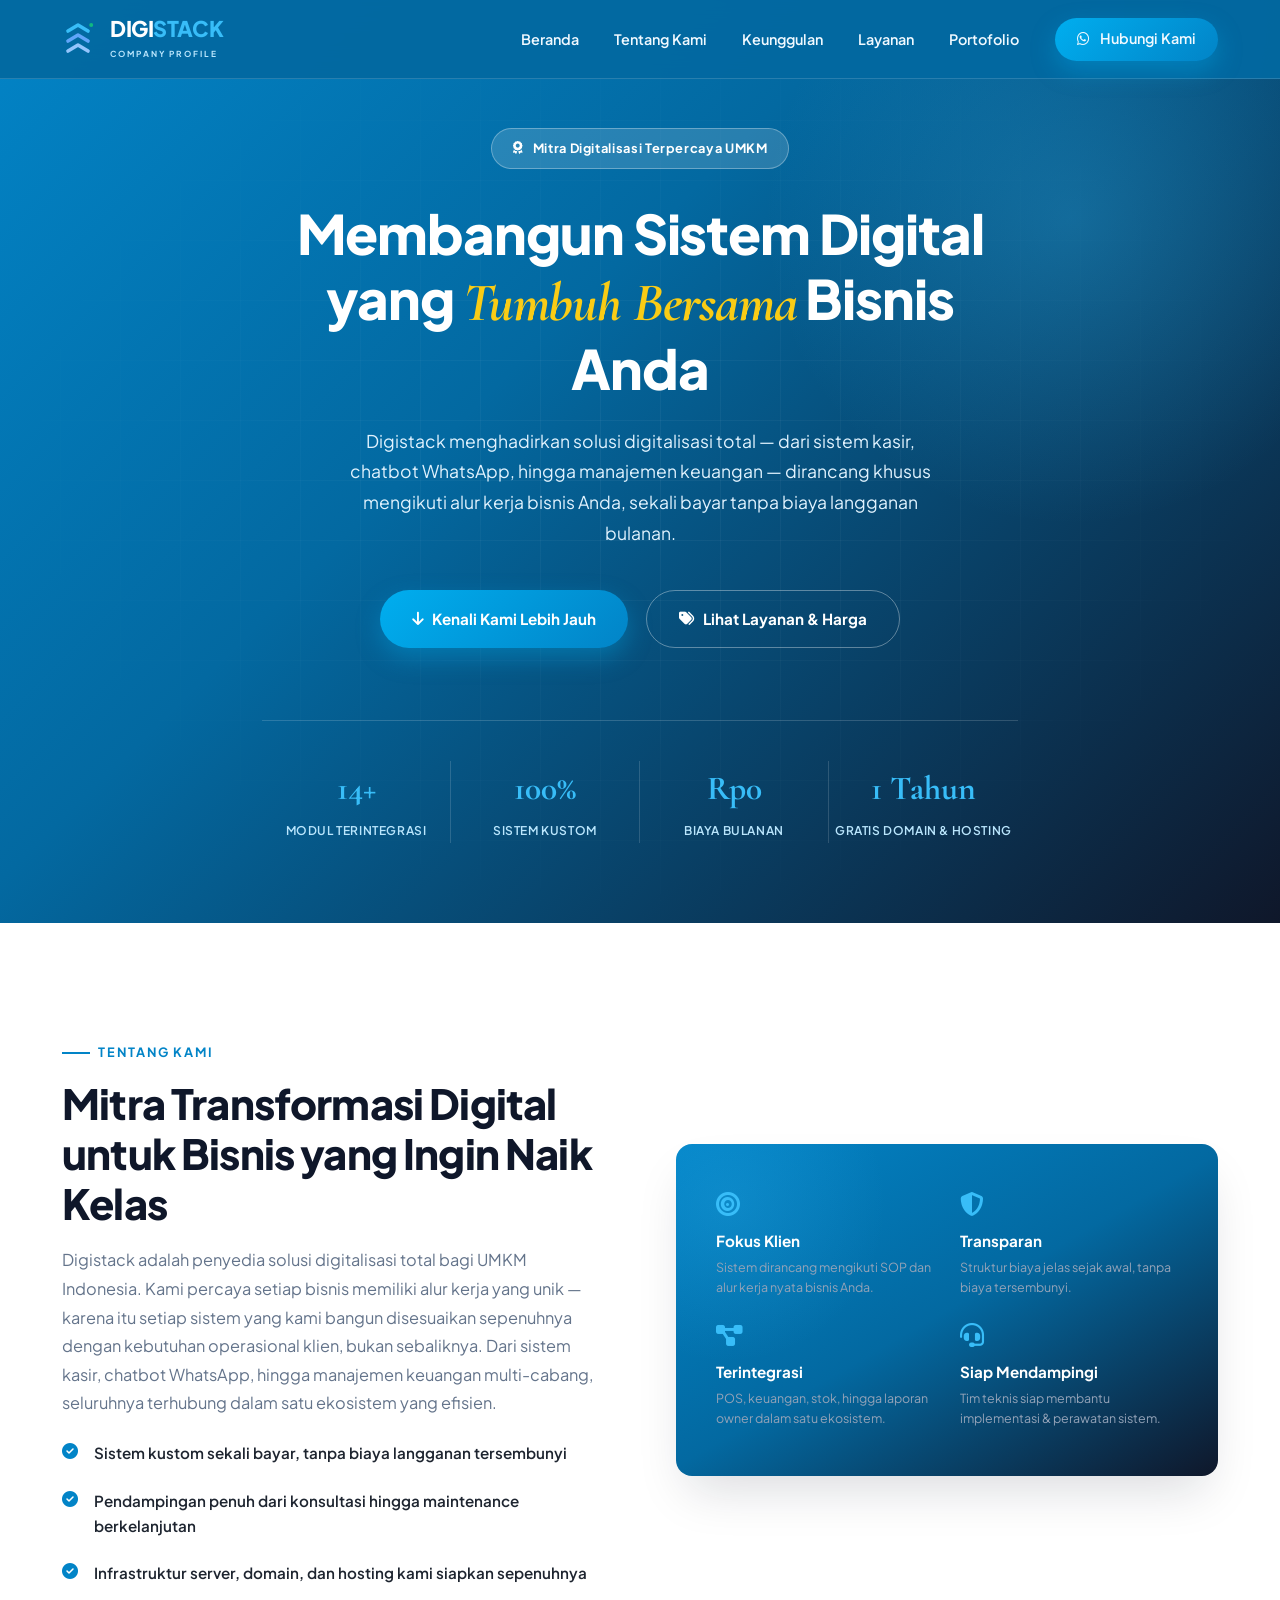
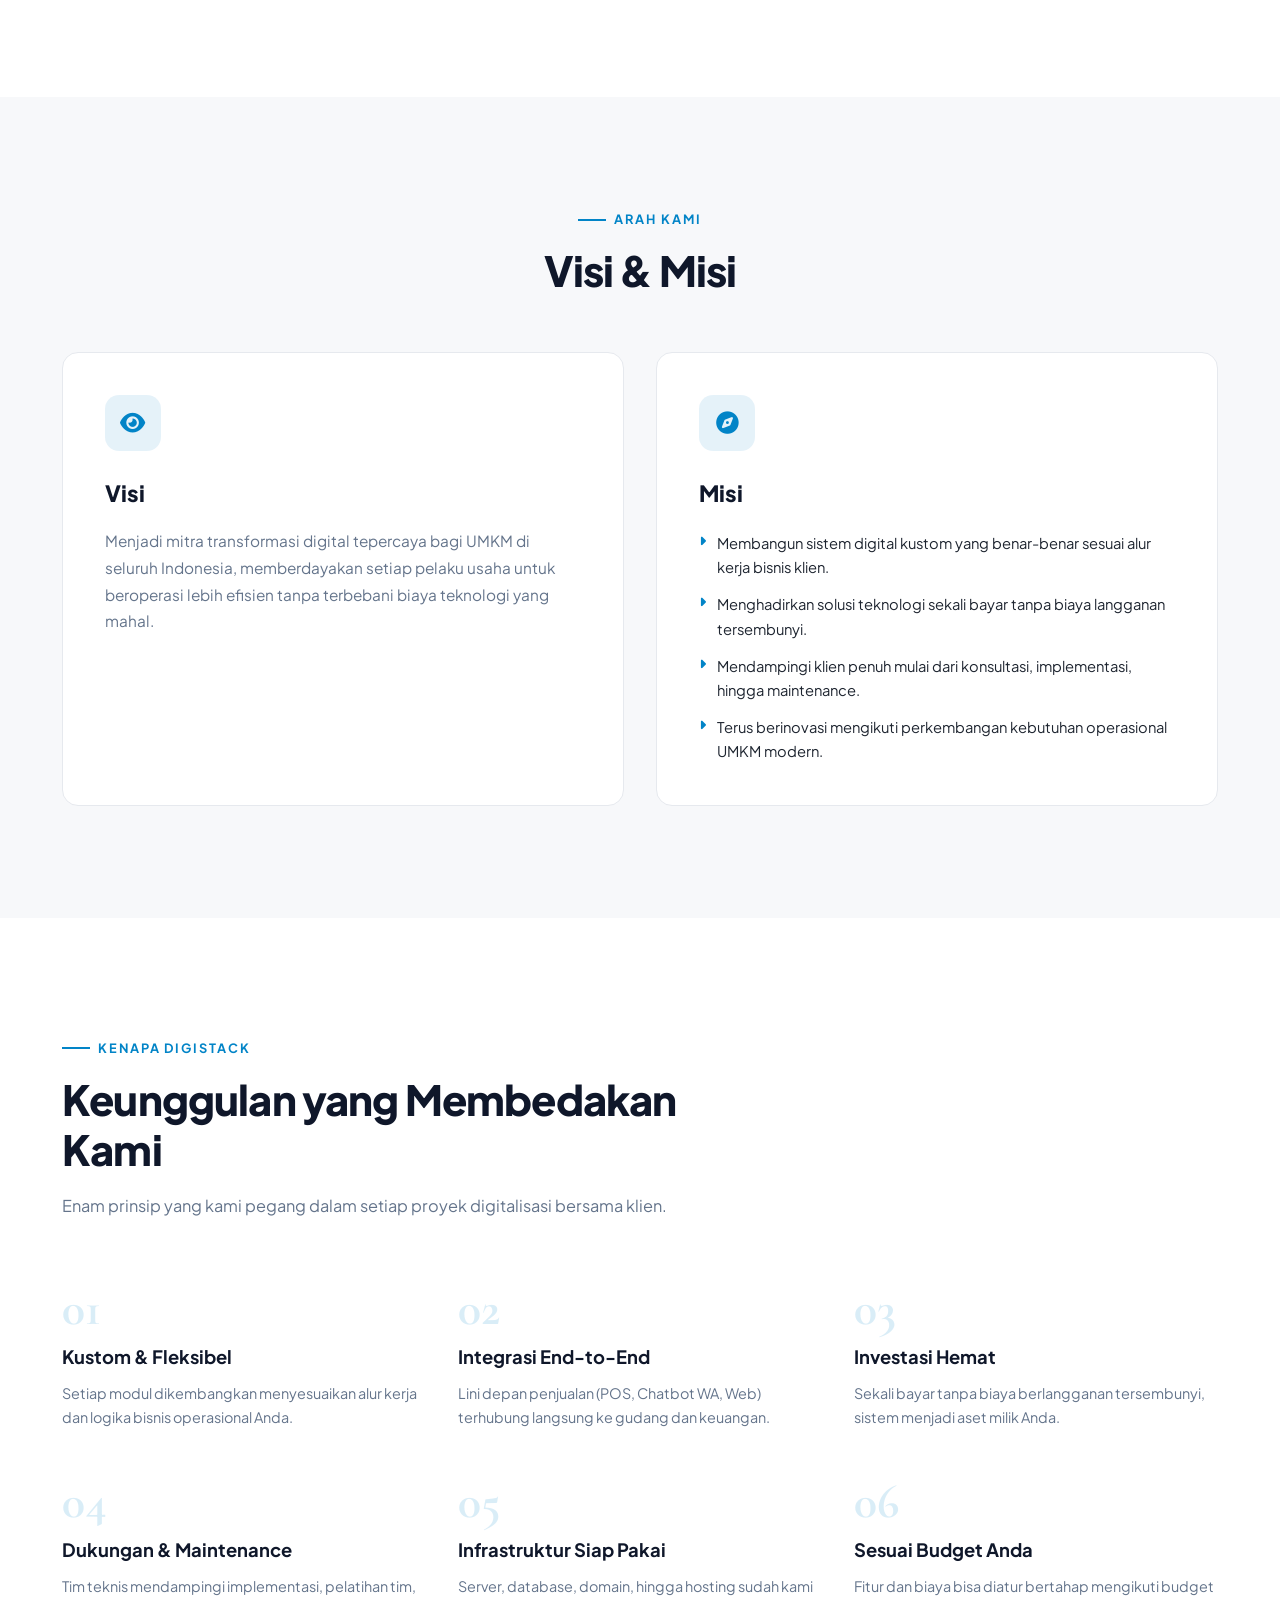
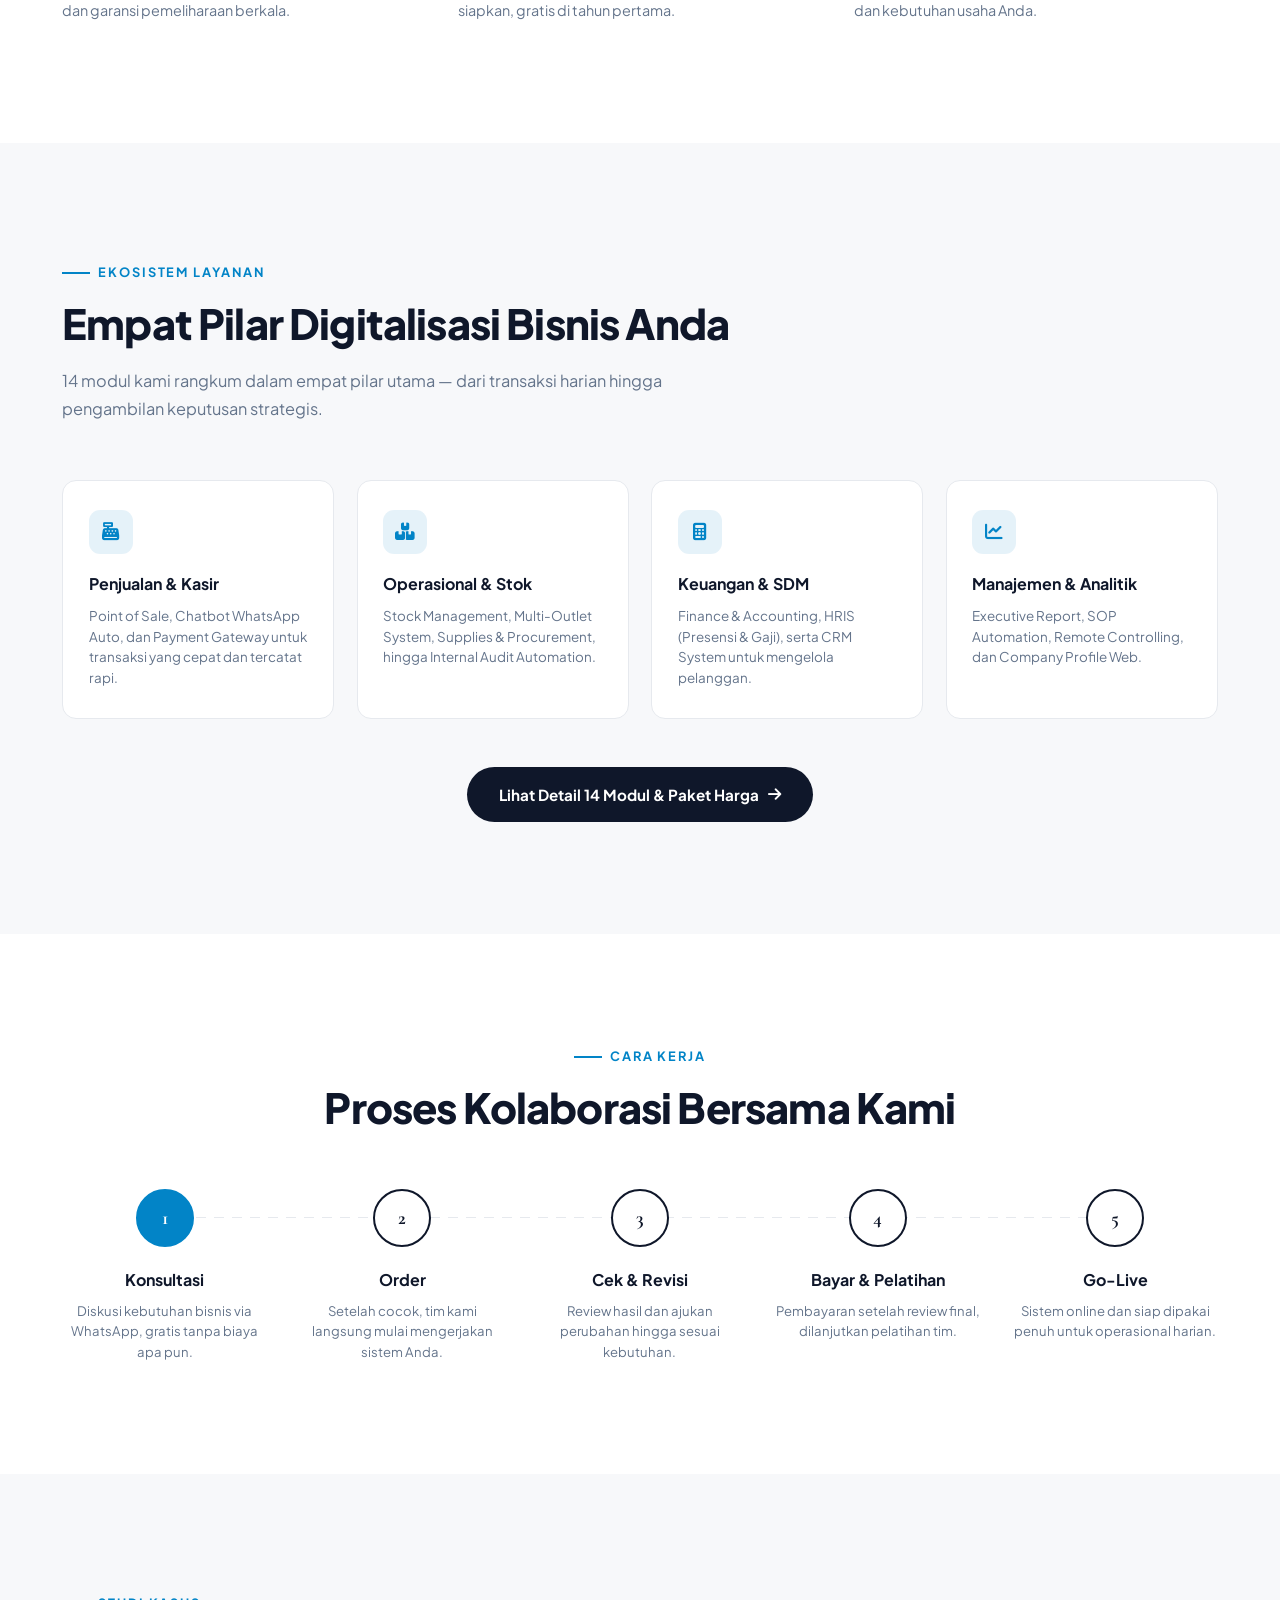
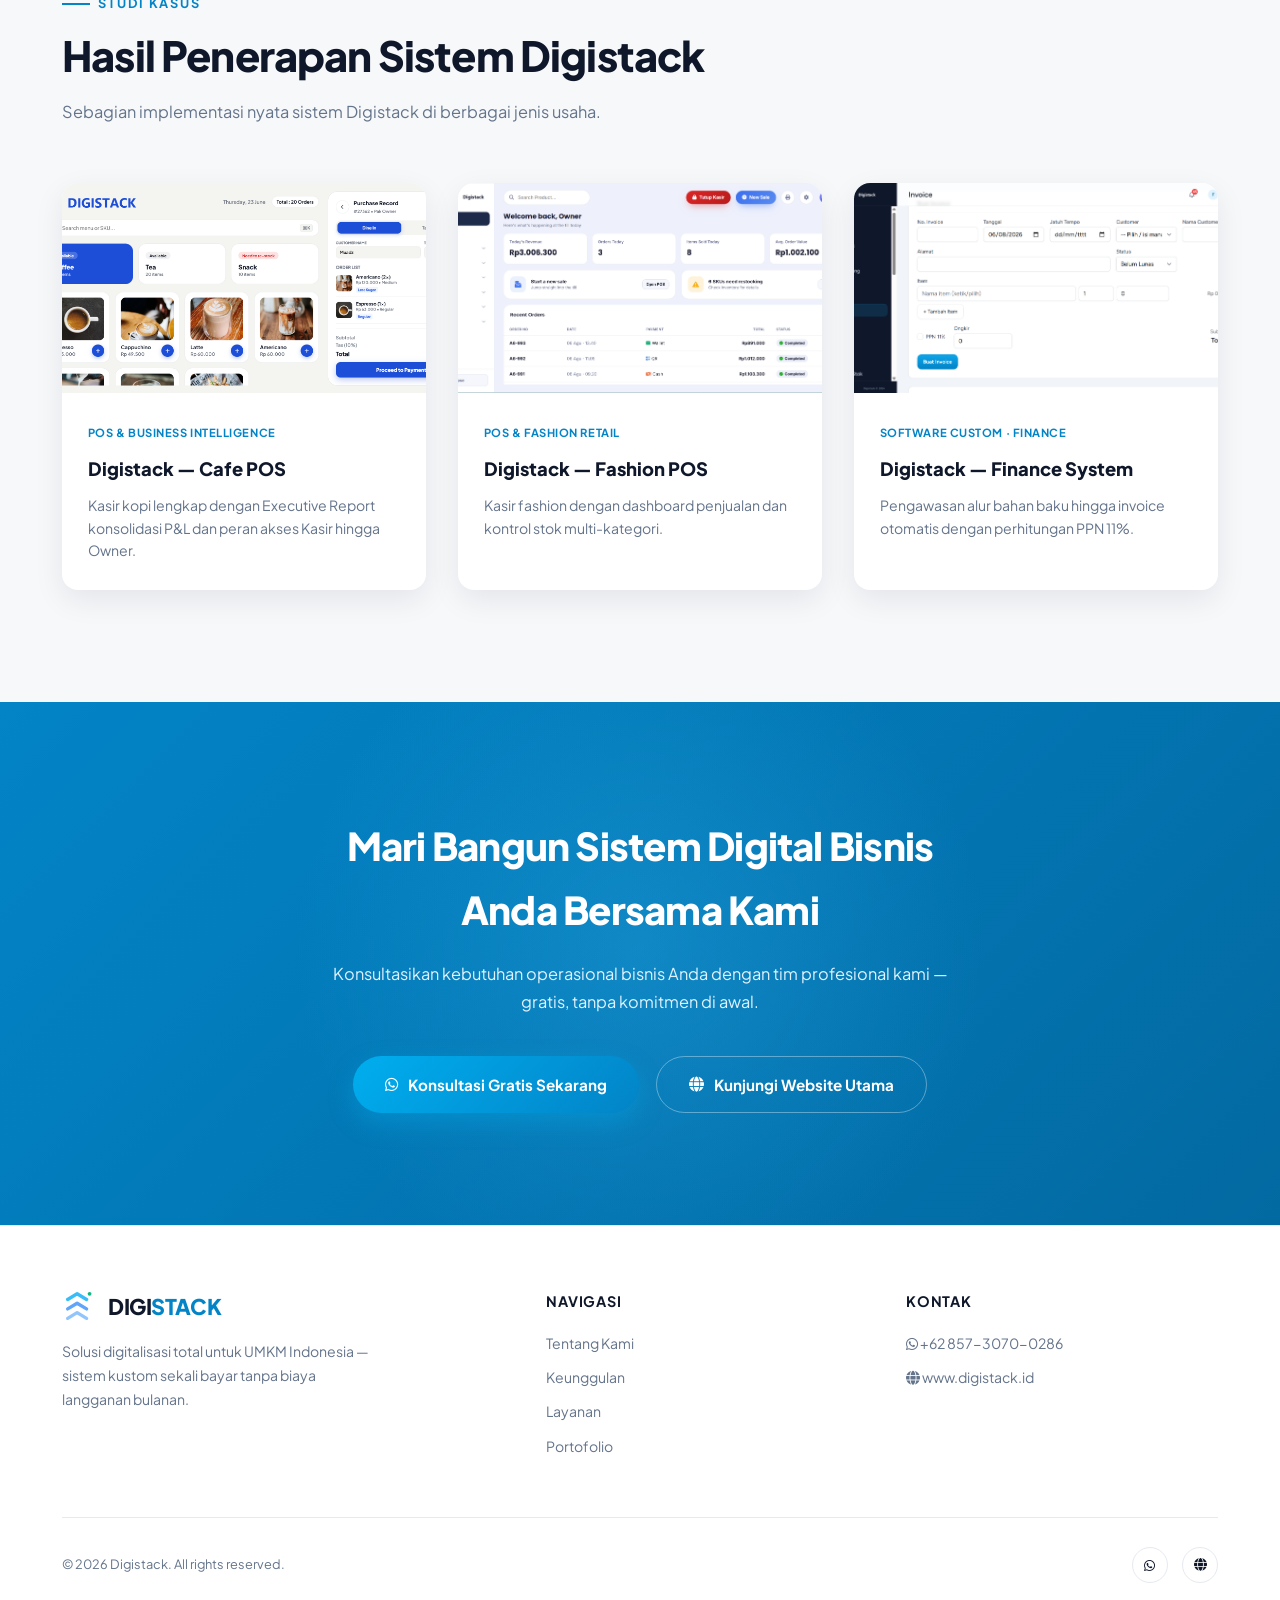
==== compro.html @ 675950f5 "Initial commit: Digistack landing page & company profile Static site with index.html (landing page, " ====
<!DOCTYPE html>
<html lang="id">
<head>
    <meta charset="UTF-8">
    <meta name="viewport" content="width=device-width, initial-scale=1.0">
    <title>Digistack - Company Profile | Solusi Digitalisasi Total UMKM</title>

    <meta name="description" content="Digistack adalah penyedia solusi digitalisasi total untuk UMKM Indonesia — POS, Chatbot WhatsApp, Finance, Stock, CRM, hingga sistem kustom sekali bayar tanpa biaya langganan.">
    <meta name="author" content="Digistack">
    <link rel="icon" type="image/svg+xml" href="data:image/svg+xml,%3Csvg xmlns='http://www.w3.org/2000/svg' viewBox='0 0 90 90'%3E%3Cpath d='M15 25 L40 10 L65 25' stroke='%230284c7' stroke-width='9' fill='none' stroke-linecap='round' stroke-linejoin='round'/%3E%3Cpath d='M15 50 L40 35 L65 50' stroke='%230284c7' stroke-width='9' fill='none' stroke-linecap='round' stroke-linejoin='round'/%3E%3Cpath d='M15 75 L40 60 L65 75' stroke='%230284c7' stroke-width='9' fill='none' stroke-linecap='round' stroke-linejoin='round'/%3E%3C/svg%3E">

    <link rel="preconnect" href="https://fonts.googleapis.com">
    <link rel="preconnect" href="https://fonts.gstatic.com" crossorigin>
    <link href="https://fonts.googleapis.com/css2?family=Plus+Jakarta+Sans:wght@400;500;600;700;800&family=Cormorant+Garamond:wght@600;700&display=swap" rel="stylesheet">
    <link rel="stylesheet" href="https://cdnjs.cloudflare.com/ajax/libs/font-awesome/6.4.0/css/all.min.css">

    <style>
        :root {
            --navy: #0f172a;
            --navy-light: #1e293b;
            --primary: #0284c7;
            --primary-dark: #0369a1;
            --accent-light: #38bdf8;
            --hero-accent: #facc15;
            --accent: #10b981;
            --bg-light: #f7f8fa;
            --surface: #ffffff;
            --text-main: #1e2530;
            --text-muted: #64748b;
            --border-color: #e6e9ee;
            --radius: 16px;
            --shadow: 0 25px 50px -12px rgba(15, 23, 42, 0.15);
            --transition: all 0.35s cubic-bezier(0.4, 0, 0.2, 1);
        }

        * { margin: 0; padding: 0; box-sizing: border-box; font-family: 'Plus Jakarta Sans', sans-serif; }
        html { scroll-behavior: smooth; }
        body { background: var(--surface); color: var(--text-main); line-height: 1.65; -webkit-font-smoothing: antialiased; }
        a { text-decoration: none; color: inherit; }
        ul { list-style: none; }
        img { max-width: 100%; display: block; }

        .serif { font-family: 'Cormorant Garamond', serif; }
        .container { max-width: 1220px; margin: 0 auto; padding: 0 2rem; }
        .section { padding: 7rem 0; }
        .section-alt { background: var(--bg-light); }

        .eyebrow {
            display: inline-flex; align-items: center; gap: 0.5rem;
            font-size: 0.8rem; font-weight: 700; color: var(--primary);
            text-transform: uppercase; letter-spacing: 0.15em;
            margin-bottom: 1rem;
        }
        .eyebrow::before { content: ""; width: 28px; height: 2px; background: var(--primary); display: inline-block; }

        .section-head { max-width: 680px; margin-bottom: 3.5rem; }
        .section-head.center { margin-left: auto; margin-right: auto; text-align: center; }
        .section-title { font-size: 2.6rem; font-weight: 800; color: var(--navy); letter-spacing: -0.02em; line-height: 1.2; }
        .section-title .accent { color: var(--primary); }
        .section-desc { font-size: 1.02rem; color: var(--text-muted); margin-top: 1.1rem; line-height: 1.75; }

        .btn { display: inline-flex; align-items: center; gap: 0.6rem; font-weight: 700; font-size: 0.95rem; padding: 0.95rem 2rem; border-radius: 50px; transition: var(--transition); }
        .btn-gold { background: linear-gradient(135deg, #00aeef, var(--primary)); color: #fff; box-shadow: 0 10px 25px rgba(0, 174, 239, 0.35); }
        .btn-gold:hover { transform: translateY(-2px); box-shadow: 0 14px 32px rgba(0, 174, 239, 0.5); }
        .btn-outline-light { border: 1.5px solid rgba(255,255,255,0.35); color: #fff; }
        .btn-outline-light:hover { background: rgba(255,255,255,0.1); border-color: #fff; }
        .btn-navy { background: var(--navy); color: #fff; }
        .btn-navy:hover { background: var(--navy-light); transform: translateY(-2px); }

        /* ============ NAVBAR ============ */
        header { position: fixed; top: 0; left: 0; width: 100%; z-index: 1000; background: rgba(3, 105, 161, 0.95); backdrop-filter: blur(14px); border-bottom: 1px solid rgba(255, 255, 255, 0.15); }
        .nav-container { max-width: 1220px; margin: 0 auto; padding: 1.1rem 2rem; display: flex; justify-content: space-between; align-items: center; }
        .brand { display: flex; align-items: center; gap: 0.75rem; }
        .brand-title { font-weight: 800; font-size: 1.35rem; color: #fff; letter-spacing: -0.02em; line-height: 1; }
        .brand-title span { color: var(--accent-light); }
        .brand-tagline { display: block; font-size: 0.52rem; font-weight: 700; color: #bae6fd; letter-spacing: 2px; margin-top: 3px; }
        .nav-links { display: flex; gap: 2.2rem; align-items: center; }
        .nav-links a { font-size: 0.9rem; font-weight: 600; color: #f0f9ff; transition: var(--transition); }
        .nav-links a:hover { color: var(--accent-light); }
        .nav-toggle { display: none; background: none; border: none; color: #fff; font-size: 1.4rem; cursor: pointer; }

        @media (max-width: 960px) {
            .nav-links { position: absolute; top: 100%; left: 0; width: 100%; flex-direction: column; align-items: stretch; gap: 0; background: var(--primary-dark); max-height: 0; overflow: hidden; transition: max-height 0.35s ease; }
            .nav-links.active { max-height: 400px; padding: 0.5rem 0 1.2rem; }
            .nav-links a { padding: 0.75rem 2rem; display: block; border-top: 1px solid rgba(255,255,255,0.08); }
            .nav-toggle { display: block; }
        }

        /* ============ HERO ============ */
        .hero { position: relative; min-height: 100vh; display: flex; align-items: center; background: linear-gradient(135deg, #0284c7 0%, #0369a1 40%, #0f172a 100%); overflow: hidden; padding: 8rem 0 5rem; }
        .hero::before {
            content: ""; position: absolute; inset: 0;
            background-image: linear-gradient(rgba(255,255,255,0.05) 1px, transparent 1px), linear-gradient(90deg, rgba(255,255,255,0.05) 1px, transparent 1px);
            background-size: 60px 60px; mask-image: radial-gradient(ellipse at center, black 0%, transparent 75%);
        }
        .hero::after {
            content: ""; position: absolute; top: -10%; right: -8%; width: 620px; height: 620px;
            background: radial-gradient(circle, rgba(56, 189, 248, 0.25) 0%, rgba(2, 132, 199, 0) 70%); border-radius: 50%;
        }
        .hero-inner { position: relative; z-index: 1; max-width: 820px; margin: 0 auto; text-align: center; }
        .hero-badge {
            display: inline-flex; align-items: center; gap: 0.6rem; padding: 0.55rem 1.3rem;
            border: 1px solid rgba(255,255,255,0.3); background: rgba(255,255,255,0.15); border-radius: 50px;
            color: #fff; font-size: 0.8rem; font-weight: 700; letter-spacing: 0.05em; margin-bottom: 2rem;
        }
        .hero-title { font-size: 3.4rem; font-weight: 800; color: #fff; line-height: 1.2; letter-spacing: -0.02em; margin-bottom: 1.5rem; }
        .hero-title .serif-accent { font-family: 'Cormorant Garamond', serif; font-style: italic; font-weight: 700; color: var(--hero-accent); }
        .hero-desc { font-size: 1.1rem; color: #e0f2fe; max-width: 620px; margin: 0 auto 2.6rem; line-height: 1.75; }
        .hero-actions { display: flex; gap: 1.1rem; justify-content: center; flex-wrap: wrap; margin-bottom: 4.5rem; }

        .hero-stats { position: relative; z-index: 1; display: grid; grid-template-columns: repeat(4, 1fr); max-width: 900px; margin: 0 auto; border-top: 1px solid rgba(255,255,255,0.15); padding-top: 2.5rem; }
        .hero-stat { text-align: center; border-right: 1px solid rgba(255,255,255,0.15); }
        .hero-stat:last-child { border-right: none; }
        .hero-stat strong { display: block; font-size: 2.1rem; font-weight: 800; color: var(--accent-light); font-family: 'Cormorant Garamond', serif; }
        .hero-stat span { font-size: 0.75rem; color: #bae6fd; font-weight: 600; text-transform: uppercase; letter-spacing: 0.05em; }

        @media (max-width: 700px) {
            .hero-title { font-size: 2.2rem; }
            .hero-stats { grid-template-columns: repeat(2, 1fr); gap: 1.5rem 0; }
            .hero-stat { border-right: none; }
        }

        /* ============ ABOUT ============ */
        .about-grid { display: grid; grid-template-columns: 1fr 1fr; gap: 4.5rem; align-items: center; }
        .about-text .principle { display: flex; gap: 1rem; align-items: flex-start; margin-top: 1.4rem; }
        .about-text .principle i { color: var(--primary); font-size: 1rem; margin-top: 3px; }
        .about-text .principle p { font-size: 0.95rem; color: var(--text-main); font-weight: 600; }

        .about-visual { position: relative; }
        .about-panel {
            background: linear-gradient(150deg, #0284c7 0%, #0369a1 50%, #0f172a 100%);
            border-radius: var(--radius); padding: 3rem 2.5rem; color: #fff;
            box-shadow: var(--shadow); position: relative; overflow: hidden;
        }
        .about-panel::before { content: ""; position: absolute; top: -30%; left: -20%; width: 320px; height: 320px; background: radial-gradient(circle, rgba(56, 189, 248, 0.2), transparent 70%); border-radius: 50%; }
        .about-panel-grid { position: relative; z-index: 1; display: grid; grid-template-columns: repeat(2, 1fr); gap: 1.6rem; }
        .about-panel-item i { font-size: 1.5rem; color: var(--accent-light); margin-bottom: 0.8rem; }
        .about-panel-item h4 { font-size: 0.95rem; font-weight: 700; margin-bottom: 0.3rem; }
        .about-panel-item p { font-size: 0.78rem; color: #94a3b8; line-height: 1.55; }

        /* ============ VISI MISI ============ */
        .vm-grid { display: grid; grid-template-columns: 1fr 1fr; gap: 2rem; }
        .vm-card { background: var(--surface); border: 1px solid var(--border-color); border-radius: var(--radius); padding: 2.6rem; transition: var(--transition); position: relative; }
        .vm-card:hover { box-shadow: var(--shadow); transform: translateY(-6px); border-color: var(--primary); }
        .vm-icon { width: 56px; height: 56px; border-radius: 14px; background: rgba(2, 132, 199, 0.1); color: var(--primary); display: flex; align-items: center; justify-content: center; font-size: 1.4rem; margin-bottom: 1.5rem; }
        .vm-card h3 { font-size: 1.4rem; font-weight: 800; color: var(--navy); margin-bottom: 1rem; }
        .vm-card p { font-size: 0.96rem; color: var(--text-muted); line-height: 1.75; }
        .vm-list { margin-top: 1.2rem; display: flex; flex-direction: column; gap: 0.8rem; }
        .vm-list li { display: flex; gap: 0.7rem; font-size: 0.92rem; color: var(--text-main); align-items: flex-start; }
        .vm-list li i { color: var(--primary); margin-top: 4px; font-size: 0.85rem; }

        /* ============ WHY US ============ */
        .why-grid { display: grid; grid-template-columns: repeat(3, 1fr); gap: 2rem; }
        .why-item { padding: 0.5rem 0; }
        .why-num { font-family: 'Cormorant Garamond', serif; font-size: 3rem; font-weight: 700; color: rgba(2,132,199,0.15); line-height: 1; margin-bottom: 0.6rem; }
        .why-item h3 { font-size: 1.15rem; font-weight: 700; color: var(--navy); margin-bottom: 0.6rem; }
        .why-item p { font-size: 0.9rem; color: var(--text-muted); line-height: 1.65; }

        /* ============ LAYANAN ============ */
        .services-grid { display: grid; grid-template-columns: repeat(auto-fit, minmax(230px, 1fr)); gap: 1.4rem; }
        .service-card { background: var(--surface); border: 1px solid var(--border-color); border-radius: 14px; padding: 1.8rem 1.6rem; transition: var(--transition); }
        .service-card:hover { border-color: var(--primary); box-shadow: var(--shadow); transform: translateY(-4px); }
        .service-icon { width: 44px; height: 44px; border-radius: 11px; background: rgba(2, 132, 199, 0.1); color: var(--primary); display: flex; align-items: center; justify-content: center; font-size: 1.1rem; margin-bottom: 1.1rem; }
        .service-card h4 { font-size: 1rem; font-weight: 700; color: var(--navy); margin-bottom: 0.5rem; }
        .service-card p { font-size: 0.84rem; color: var(--text-muted); line-height: 1.55; }

        /* ============ PROSES ============ */
        .process-row { display: grid; grid-template-columns: repeat(5, 1fr); gap: 2rem; position: relative; }
        .process-row::before { content: ""; position: absolute; top: 28px; left: 10%; right: 10%; height: 1px; background: repeating-linear-gradient(90deg, var(--border-color) 0 10px, transparent 10px 18px); }
        .process-step { text-align: center; position: relative; z-index: 1; }
        .process-num { width: 58px; height: 58px; margin: 0 auto 1.2rem; border-radius: 50%; background: var(--surface); border: 2px solid var(--navy); color: var(--navy); display: flex; align-items: center; justify-content: center; font-weight: 800; font-size: 1.2rem; font-family: 'Cormorant Garamond', serif; }
        .process-step.highlight .process-num { background: var(--primary); border-color: var(--primary); color: #fff; }
        .process-step h4 { font-size: 1rem; font-weight: 700; color: var(--navy); margin-bottom: 0.5rem; }
        .process-step p { font-size: 0.82rem; color: var(--text-muted); line-height: 1.55; }

        @media (max-width: 900px) {
            .process-row { grid-template-columns: repeat(2, 1fr); gap: 2.5rem; }
            .process-row::before { display: none; }
        }

        /* ============ PORTFOLIO ============ */
        .portfolio-grid { display: grid; grid-template-columns: repeat(3, 1fr); gap: 2rem; }
        .portfolio-card { background: var(--surface); border-radius: var(--radius); overflow: hidden; box-shadow: 0 10px 30px rgba(10,18,36,0.08); transition: var(--transition); }
        .portfolio-card:hover { transform: translateY(-6px); box-shadow: var(--shadow); }
        .portfolio-card img { width: 100%; height: 210px; object-fit: cover; object-position: top center; }
        .portfolio-body { padding: 1.6rem 1.6rem 1.8rem; }
        .portfolio-tag { font-size: 0.7rem; font-weight: 700; color: var(--primary); text-transform: uppercase; letter-spacing: 0.05em; }
        .portfolio-title { font-size: 1.15rem; font-weight: 800; color: var(--navy); margin: 0.6rem 0 0.6rem; }
        .portfolio-desc { font-size: 0.88rem; color: var(--text-muted); line-height: 1.6; }

        /* ============ CTA ============ */
        .cta-section { background: linear-gradient(135deg, #0284c7 0%, #0369a1 100%); color: #fff; position: relative; overflow: hidden; }
        .cta-section::before { content: ""; position: absolute; top: -20%; left: 50%; transform: translateX(-50%); width: 700px; height: 700px; background: radial-gradient(circle, rgba(56, 189, 248, 0.25), transparent 70%); border-radius: 50%; }
        .cta-inner { position: relative; z-index: 1; text-align: center; max-width: 700px; margin: 0 auto; }
        .cta-title { font-size: 2.4rem; font-weight: 800; margin-bottom: 1.2rem; letter-spacing: -0.02em; }
        .cta-desc { font-size: 1.02rem; color: #e0f2fe; margin-bottom: 2.5rem; line-height: 1.7; }
        .cta-actions { display: flex; gap: 1.1rem; justify-content: center; flex-wrap: wrap; }

        /* ============ FOOTER ============ */
        footer { background: var(--surface); border-top: 1px solid var(--border-color); color: var(--text-muted); padding: 4rem 0 2rem; }
        .footer-grid { display: grid; grid-template-columns: 1.4fr 1fr 1fr; gap: 3rem; padding-bottom: 3rem; border-bottom: 1px solid var(--border-color); }

        /* Cegah grid item melebar melebihi track-nya (default min-width:auto pada grid item
           bisa memaksa overflow horizontal di layar sempit ketika kontennya panjang). */
        .hero-stats > *, .about-grid > *, .about-panel-grid > *, .vm-grid > *, .why-grid > *,
        .services-grid > *, .process-row > *, .portfolio-grid > *, .footer-grid > * { min-width: 0; }
        .footer-brand .brand-title { color: var(--navy); }
        .footer-brand .brand-title span { color: var(--primary); }
        .footer-brand p { font-size: 0.88rem; margin-top: 1rem; line-height: 1.7; max-width: 320px; }
        .footer-col h5 { color: var(--navy); font-size: 0.9rem; font-weight: 700; margin-bottom: 1.1rem; text-transform: uppercase; letter-spacing: 0.05em; }
        .footer-col li { margin-bottom: 0.7rem; font-size: 0.88rem; }
        .footer-col a:hover { color: var(--primary); }
        .footer-bottom { display: flex; justify-content: space-between; align-items: center; padding-top: 1.8rem; font-size: 0.8rem; flex-wrap: wrap; gap: 1rem; }
        .footer-socials { display: flex; gap: 0.9rem; }
        .footer-socials a { width: 36px; height: 36px; border-radius: 50%; border: 1px solid var(--border-color); color: var(--navy); display: flex; align-items: center; justify-content: center; transition: var(--transition); }
        .footer-socials a:hover { background: var(--primary); border-color: var(--primary); color: #fff; }

        @media (max-width: 900px) {
            .about-grid, .vm-grid { grid-template-columns: 1fr; }
            .why-grid, .services-grid { grid-template-columns: repeat(2, minmax(0, 1fr)); }
            .portfolio-grid { grid-template-columns: 1fr; }
            .footer-grid { grid-template-columns: 1fr; gap: 2rem; }
            .section { padding: 4.5rem 0; }
            .section-title { font-size: 2rem; }
        }

        @media (max-width: 480px) {
            .why-grid, .services-grid { grid-template-columns: 1fr; }
        }

    </style>
</head>
<body>

    <header>
        <div class="nav-container">
            <a href="#beranda" class="brand">
                <svg width="36" height="36" viewBox="0 0 90 90" fill="none" xmlns="http://www.w3.org/2000/svg">
                    <path d="M 15 25 L 40 10 L 65 25" stroke="#38BDF8" stroke-width="9" stroke-linecap="round" stroke-linejoin="round"/>
                    <path d="M 15 50 L 40 35 L 65 50" stroke="#60A5FA" stroke-width="9" stroke-linecap="round" stroke-linejoin="round"/>
                    <path d="M 15 75 L 40 60 L 65 75" stroke="#93C5FD" stroke-width="9" stroke-linecap="round" stroke-linejoin="round"/>
                    <circle cx="73" cy="10" r="5" fill="#10B981"/>
                </svg>
                <div>
                    <span class="brand-title">DIGI<span>STACK</span></span>
                    <span class="brand-tagline">COMPANY PROFILE</span>
                </div>
            </a>
            <ul class="nav-links" id="navLinks">
                <li><a href="#beranda">Beranda</a></li>
                <li><a href="#tentang">Tentang Kami</a></li>
                <li><a href="#keunggulan">Keunggulan</a></li>
                <li><a href="#layanan">Layanan</a></li>
                <li><a href="#portofolio">Portofolio</a></li>
                <li><a href="https://wa.me/6285730700286?text=Halo%20Digistack,%20saya%20ingin%20konsultasi%20sistem" target="_blank" rel="noopener noreferrer" class="btn btn-gold" style="padding: 0.6rem 1.4rem;"><i class="fa-brands fa-whatsapp"></i> Hubungi Kami</a></li>
            </ul>
            <button class="nav-toggle" id="navToggle" aria-label="Buka menu navigasi"><i class="fa-solid fa-bars"></i></button>
        </div>
    </header>

    <!-- HERO -->
    <section class="hero" id="beranda">
        <div class="container hero-inner">
            <span class="hero-badge"><i class="fa-solid fa-award"></i> Mitra Digitalisasi Terpercaya UMKM</span>
            <h1 class="hero-title">Membangun Sistem Digital yang <span class="serif-accent">Tumbuh Bersama</span> Bisnis Anda</h1>
            <p class="hero-desc">Digistack menghadirkan solusi digitalisasi total — dari sistem kasir, chatbot WhatsApp, hingga manajemen keuangan — dirancang khusus mengikuti alur kerja bisnis Anda, sekali bayar tanpa biaya langganan bulanan.</p>
            <div class="hero-actions">
                <a href="#tentang" class="btn btn-gold"><i class="fa-solid fa-arrow-down"></i> Kenali Kami Lebih Jauh</a>
                <a href="index.html#harga" class="btn btn-outline-light"><i class="fa-solid fa-tags"></i> Lihat Layanan & Harga</a>
            </div>
            <div class="hero-stats">
                <div class="hero-stat"><strong>14+</strong><span>Modul Terintegrasi</span></div>
                <div class="hero-stat"><strong>100%</strong><span>Sistem Kustom</span></div>
                <div class="hero-stat"><strong>Rp0</strong><span>Biaya Bulanan</span></div>
                <div class="hero-stat"><strong>1 Tahun</strong><span>Gratis Domain & Hosting</span></div>
            </div>
        </div>
    </section>

    <!-- TENTANG KAMI -->
    <section class="section" id="tentang">
        <div class="container about-grid">
            <div class="about-text">
                <span class="eyebrow">Tentang Kami</span>
                <h2 class="section-title">Mitra Transformasi Digital untuk Bisnis yang Ingin Naik Kelas</h2>
                <p class="section-desc">Digistack adalah penyedia solusi digitalisasi total bagi UMKM Indonesia. Kami percaya setiap bisnis memiliki alur kerja yang unik — karena itu setiap sistem yang kami bangun disesuaikan sepenuhnya dengan kebutuhan operasional klien, bukan sebaliknya. Dari sistem kasir, chatbot WhatsApp, hingga manajemen keuangan multi-cabang, seluruhnya terhubung dalam satu ekosistem yang efisien.</p>
                <div class="principle"><i class="fa-solid fa-circle-check"></i><p>Sistem kustom sekali bayar, tanpa biaya langganan tersembunyi</p></div>
                <div class="principle"><i class="fa-solid fa-circle-check"></i><p>Pendampingan penuh dari konsultasi hingga maintenance berkelanjutan</p></div>
                <div class="principle"><i class="fa-solid fa-circle-check"></i><p>Infrastruktur server, domain, dan hosting kami siapkan sepenuhnya</p></div>
            </div>
            <div class="about-visual">
                <div class="about-panel">
                    <div class="about-panel-grid">
                        <div class="about-panel-item"><i class="fa-solid fa-bullseye"></i><h4>Fokus Klien</h4><p>Sistem dirancang mengikuti SOP dan alur kerja nyata bisnis Anda.</p></div>
                        <div class="about-panel-item"><i class="fa-solid fa-shield-halved"></i><h4>Transparan</h4><p>Struktur biaya jelas sejak awal, tanpa biaya tersembunyi.</p></div>
                        <div class="about-panel-item"><i class="fa-solid fa-diagram-project"></i><h4>Terintegrasi</h4><p>POS, keuangan, stok, hingga laporan owner dalam satu ekosistem.</p></div>
                        <div class="about-panel-item"><i class="fa-solid fa-headset"></i><h4>Siap Mendampingi</h4><p>Tim teknis siap membantu implementasi & perawatan sistem.</p></div>
                    </div>
                </div>
            </div>
        </div>
    </section>

    <!-- VISI & MISI -->
    <section class="section section-alt">
        <div class="container">
            <div class="section-head center" style="margin-left:auto; margin-right:auto;">
                <span class="eyebrow" style="justify-content:center; display:flex;">Arah Kami</span>
                <h2 class="section-title">Visi & Misi</h2>
            </div>
            <div class="vm-grid">
                <div class="vm-card">
                    <div class="vm-icon"><i class="fa-solid fa-eye"></i></div>
                    <h3>Visi</h3>
                    <p>Menjadi mitra transformasi digital tepercaya bagi UMKM di seluruh Indonesia, memberdayakan setiap pelaku usaha untuk beroperasi lebih efisien tanpa terbebani biaya teknologi yang mahal.</p>
                </div>
                <div class="vm-card">
                    <div class="vm-icon"><i class="fa-solid fa-compass"></i></div>
                    <h3>Misi</h3>
                    <ul class="vm-list">
                        <li><i class="fa-solid fa-caret-right"></i> Membangun sistem digital kustom yang benar-benar sesuai alur kerja bisnis klien.</li>
                        <li><i class="fa-solid fa-caret-right"></i> Menghadirkan solusi teknologi sekali bayar tanpa biaya langganan tersembunyi.</li>
                        <li><i class="fa-solid fa-caret-right"></i> Mendampingi klien penuh mulai dari konsultasi, implementasi, hingga maintenance.</li>
                        <li><i class="fa-solid fa-caret-right"></i> Terus berinovasi mengikuti perkembangan kebutuhan operasional UMKM modern.</li>
                    </ul>
                </div>
            </div>
        </div>
    </section>

    <!-- KEUNGGULAN -->
    <section class="section" id="keunggulan">
        <div class="container">
            <div class="section-head">
                <span class="eyebrow">Kenapa Digistack</span>
                <h2 class="section-title">Keunggulan yang Membedakan Kami</h2>
                <p class="section-desc">Enam prinsip yang kami pegang dalam setiap proyek digitalisasi bersama klien.</p>
            </div>
            <div class="why-grid">
                <div class="why-item"><div class="why-num">01</div><h3>Kustom & Fleksibel</h3><p>Setiap modul dikembangkan menyesuaikan alur kerja dan logika bisnis operasional Anda.</p></div>
                <div class="why-item"><div class="why-num">02</div><h3>Integrasi End-to-End</h3><p>Lini depan penjualan (POS, Chatbot WA, Web) terhubung langsung ke gudang dan keuangan.</p></div>
                <div class="why-item"><div class="why-num">03</div><h3>Investasi Hemat</h3><p>Sekali bayar tanpa biaya berlangganan tersembunyi, sistem menjadi aset milik Anda.</p></div>
                <div class="why-item"><div class="why-num">04</div><h3>Dukungan & Maintenance</h3><p>Tim teknis mendampingi implementasi, pelatihan tim, dan garansi pemeliharaan berkala.</p></div>
                <div class="why-item"><div class="why-num">05</div><h3>Infrastruktur Siap Pakai</h3><p>Server, database, domain, hingga hosting sudah kami siapkan, gratis di tahun pertama.</p></div>
                <div class="why-item"><div class="why-num">06</div><h3>Sesuai Budget Anda</h3><p>Fitur dan biaya bisa diatur bertahap mengikuti budget dan kebutuhan usaha Anda.</p></div>
            </div>
        </div>
    </section>

    <!-- LAYANAN (RINGKASAN — detail & harga lengkap ada di index.html) -->
    <section class="section section-alt" id="layanan">
        <div class="container">
            <div class="section-head">
                <span class="eyebrow">Ekosistem Layanan</span>
                <h2 class="section-title">Empat Pilar Digitalisasi Bisnis Anda</h2>
                <p class="section-desc">14 modul kami rangkum dalam empat pilar utama — dari transaksi harian hingga pengambilan keputusan strategis.</p>
            </div>
            <div class="services-grid">
                <div class="service-card">
                    <div class="service-icon"><i class="fa-solid fa-cash-register"></i></div>
                    <h4>Penjualan & Kasir</h4>
                    <p>Point of Sale, Chatbot WhatsApp Auto, dan Payment Gateway untuk transaksi yang cepat dan tercatat rapi.</p>
                </div>
                <div class="service-card">
                    <div class="service-icon"><i class="fa-solid fa-boxes-stacked"></i></div>
                    <h4>Operasional & Stok</h4>
                    <p>Stock Management, Multi-Outlet System, Supplies & Procurement, hingga Internal Audit Automation.</p>
                </div>
                <div class="service-card">
                    <div class="service-icon"><i class="fa-solid fa-calculator"></i></div>
                    <h4>Keuangan & SDM</h4>
                    <p>Finance & Accounting, HRIS (Presensi & Gaji), serta CRM System untuk mengelola pelanggan.</p>
                </div>
                <div class="service-card">
                    <div class="service-icon"><i class="fa-solid fa-chart-line"></i></div>
                    <h4>Manajemen & Analitik</h4>
                    <p>Executive Report, SOP Automation, Remote Controlling, dan Company Profile Web.</p>
                </div>
            </div>
            <div style="text-align:center; margin-top: 3rem;">
                <a href="index.html#layanan" class="btn btn-navy">Lihat Detail 14 Modul & Paket Harga <i class="fa-solid fa-arrow-right"></i></a>
            </div>
        </div>
    </section>

    <!-- PROSES KERJA -->
    <section class="section">
        <div class="container">
            <div class="section-head center">
                <span class="eyebrow" style="justify-content:center; display:flex;">Cara Kerja</span>
                <h2 class="section-title">Proses Kolaborasi Bersama Kami</h2>
            </div>
            <div class="process-row">
                <div class="process-step highlight"><div class="process-num">1</div><h4>Konsultasi</h4><p>Diskusi kebutuhan bisnis via WhatsApp, gratis tanpa biaya apa pun.</p></div>
                <div class="process-step"><div class="process-num">2</div><h4>Order</h4><p>Setelah cocok, tim kami langsung mulai mengerjakan sistem Anda.</p></div>
                <div class="process-step"><div class="process-num">3</div><h4>Cek & Revisi</h4><p>Review hasil dan ajukan perubahan hingga sesuai kebutuhan.</p></div>
                <div class="process-step"><div class="process-num">4</div><h4>Bayar & Pelatihan</h4><p>Pembayaran setelah review final, dilanjutkan pelatihan tim.</p></div>
                <div class="process-step"><div class="process-num">5</div><h4>Go-Live</h4><p>Sistem online dan siap dipakai penuh untuk operasional harian.</p></div>
            </div>
        </div>
    </section>

    <!-- PORTOFOLIO -->
    <section class="section section-alt" id="portofolio">
        <div class="container">
            <div class="section-head">
                <span class="eyebrow">Studi Kasus</span>
                <h2 class="section-title">Hasil Penerapan Sistem Digistack</h2>
                <p class="section-desc">Sebagian implementasi nyata sistem Digistack di berbagai jenis usaha.</p>
            </div>
            <div class="portfolio-grid">
                <div class="portfolio-card">
                    <img src="assets/portfolio/cafepos-pos.png" alt="Tampilan kasir Cafe POS Pro">
                    <div class="portfolio-body">
                        <span class="portfolio-tag">POS & Business Intelligence</span>
                        <h3 class="portfolio-title">Digistack — Cafe POS</h3>
                        <p class="portfolio-desc">Kasir kopi lengkap dengan Executive Report konsolidasi P&L dan peran akses Kasir hingga Owner.</p>
                    </div>
                </div>
                <div class="portfolio-card">
                    <img src="assets/portfolio/glamstitch-dashboard.png" alt="Dashboard Glamstitch Fashion POS">
                    <div class="portfolio-body">
                        <span class="portfolio-tag">POS & Fashion Retail</span>
                        <h3 class="portfolio-title">Digistack — Fashion POS</h3>
                        <p class="portfolio-desc">Kasir fashion dengan dashboard penjualan dan kontrol stok multi-kategori.</p>
                    </div>
                </div>
                <div class="portfolio-card">
                    <img src="assets/portfolio/metafinance-invoice.png" alt="Form Invoice Meta Finance">
                    <div class="portfolio-body">
                        <span class="portfolio-tag">Software Custom · Finance</span>
                        <h3 class="portfolio-title">Digistack — Finance System</h3>
                        <p class="portfolio-desc">Pengawasan alur bahan baku hingga invoice otomatis dengan perhitungan PPN 11%.</p>
                    </div>
                </div>
            </div>
        </div>
    </section>

    <!-- CTA -->
    <section class="section cta-section" id="kontak">
        <div class="container cta-inner">
            <h2 class="cta-title">Mari Bangun Sistem Digital Bisnis Anda Bersama Kami</h2>
            <p class="cta-desc">Konsultasikan kebutuhan operasional bisnis Anda dengan tim profesional kami — gratis, tanpa komitmen di awal.</p>
            <div class="cta-actions">
                <a href="https://wa.me/6285730700286?text=Halo%20Digistack,%20saya%20ingin%20konsultasi%20gratis%20sistem" target="_blank" rel="noopener noreferrer" class="btn btn-gold"><i class="fa-brands fa-whatsapp"></i> Konsultasi Gratis Sekarang</a>
                <a href="index.html" class="btn btn-outline-light"><i class="fa-solid fa-globe"></i> Kunjungi Website Utama</a>
            </div>
        </div>
    </section>

    <!-- FOOTER -->
    <footer>
        <div class="container">
            <div class="footer-grid">
                <div class="footer-brand">
                    <div class="brand">
                        <svg width="34" height="34" viewBox="0 0 90 90" fill="none" xmlns="http://www.w3.org/2000/svg">
                            <path d="M 15 25 L 40 10 L 65 25" stroke="#38BDF8" stroke-width="9" stroke-linecap="round" stroke-linejoin="round"/>
                            <path d="M 15 50 L 40 35 L 65 50" stroke="#60A5FA" stroke-width="9" stroke-linecap="round" stroke-linejoin="round"/>
                            <path d="M 15 75 L 40 60 L 65 75" stroke="#93C5FD" stroke-width="9" stroke-linecap="round" stroke-linejoin="round"/>
                            <circle cx="73" cy="10" r="5" fill="#10B981"/>
                        </svg>
                        <span class="brand-title">DIGI<span>STACK</span></span>
                    </div>
                    <p>Solusi digitalisasi total untuk UMKM Indonesia — sistem kustom sekali bayar tanpa biaya langganan bulanan.</p>
                </div>
                <div class="footer-col">
                    <h5>Navigasi</h5>
                    <ul>
                        <li><a href="#tentang">Tentang Kami</a></li>
                        <li><a href="#keunggulan">Keunggulan</a></li>
                        <li><a href="#layanan">Layanan</a></li>
                        <li><a href="#portofolio">Portofolio</a></li>
                    </ul>
                </div>
                <div class="footer-col">
                    <h5>Kontak</h5>
                    <ul>
                        <li><i class="fa-brands fa-whatsapp"></i> +62 857-3070-0286</li>
                        <li><i class="fa-solid fa-globe"></i> www.digistack.id</li>
                    </ul>
                </div>
            </div>
            <div class="footer-bottom">
                <span>&copy; 2026 Digistack. All rights reserved.</span>
                <div class="footer-socials">
                    <a href="https://wa.me/6285730700286" target="_blank" rel="noopener noreferrer" aria-label="WhatsApp"><i class="fa-brands fa-whatsapp"></i></a>
                    <a href="index.html" aria-label="Website"><i class="fa-solid fa-globe"></i></a>
                </div>
            </div>
        </div>
    </footer>

    <script>
        const navToggle = document.getElementById('navToggle');
        const navLinks = document.getElementById('navLinks');
        navToggle.addEventListener('click', () => {
            const isOpen = navLinks.classList.toggle('active');
            navToggle.innerHTML = isOpen ? '<i class="fa-solid fa-xmark"></i>' : '<i class="fa-solid fa-bars"></i>';
        });
        document.querySelectorAll('.nav-links a').forEach(link => {
            link.addEventListener('click', () => {
                navLinks.classList.remove('active');
                navToggle.innerHTML = '<i class="fa-solid fa-bars"></i>';
            });
        });
    </script>
</body>
</html>
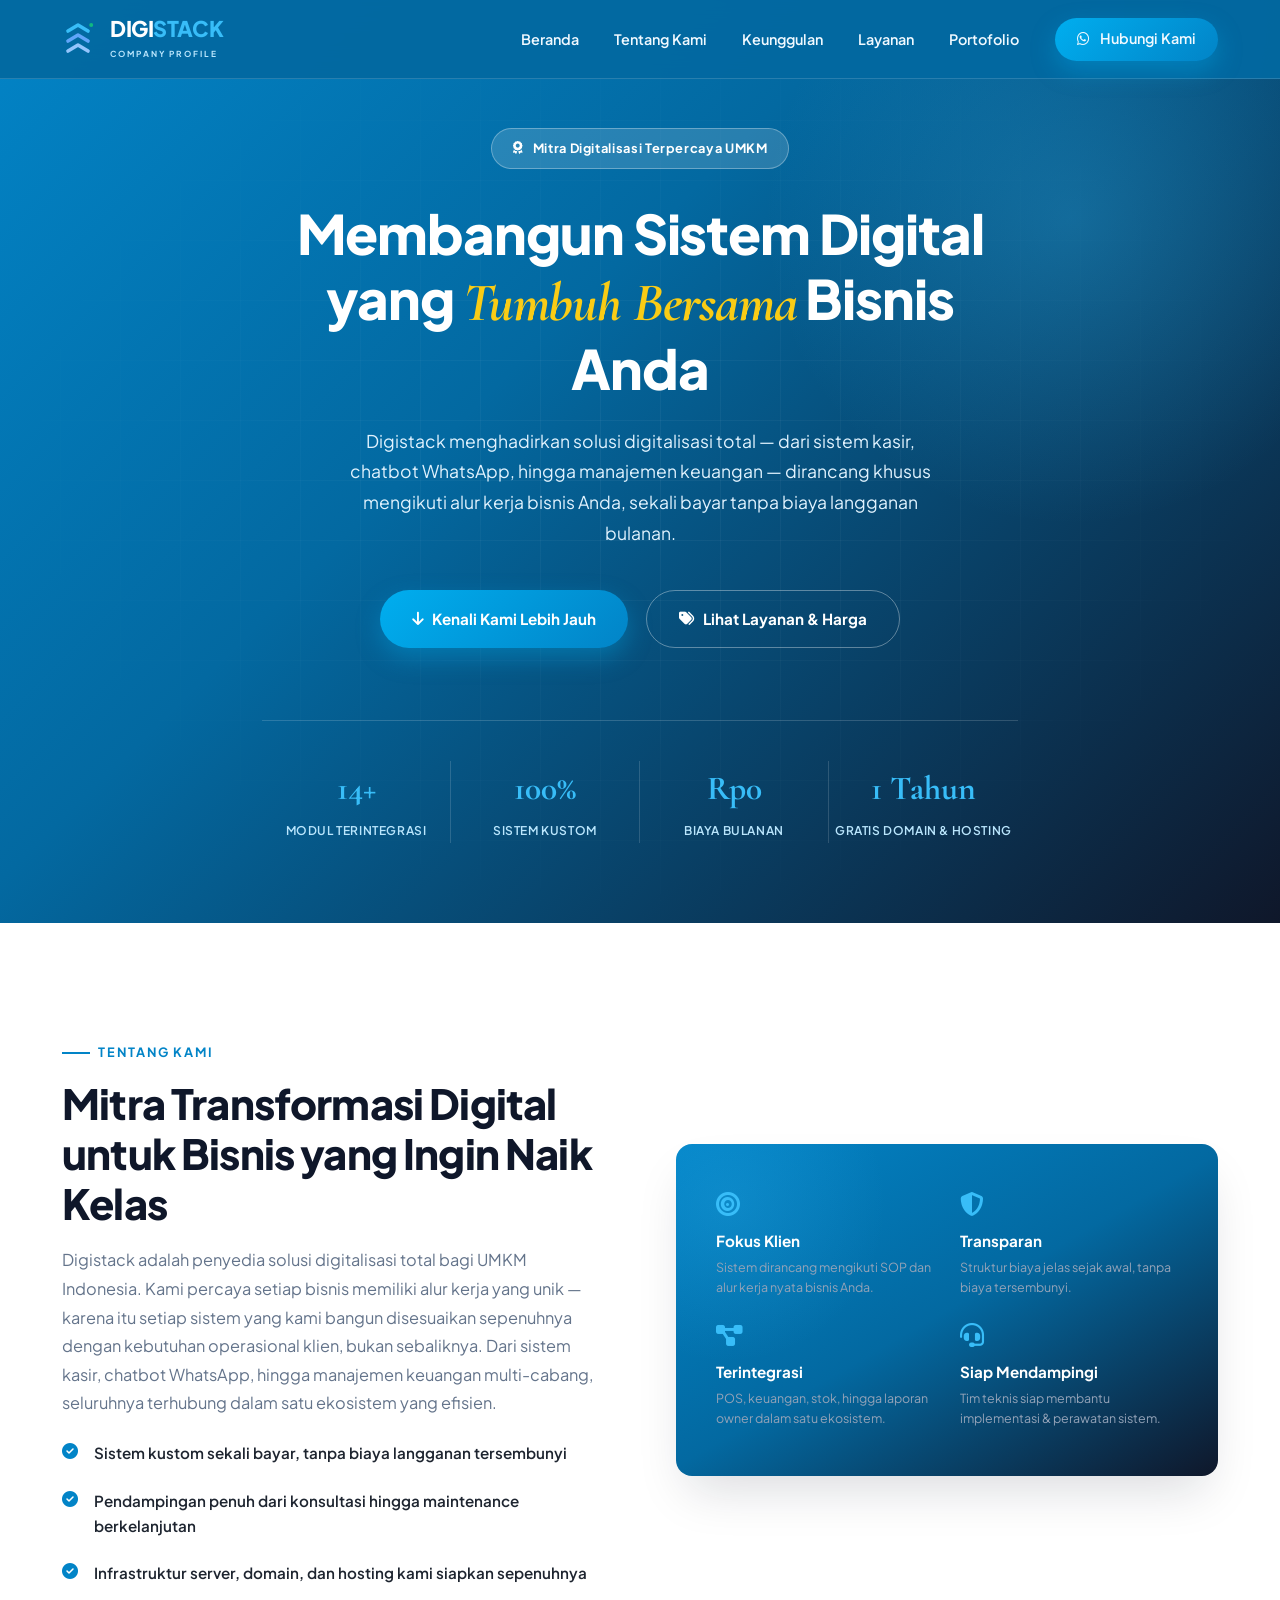
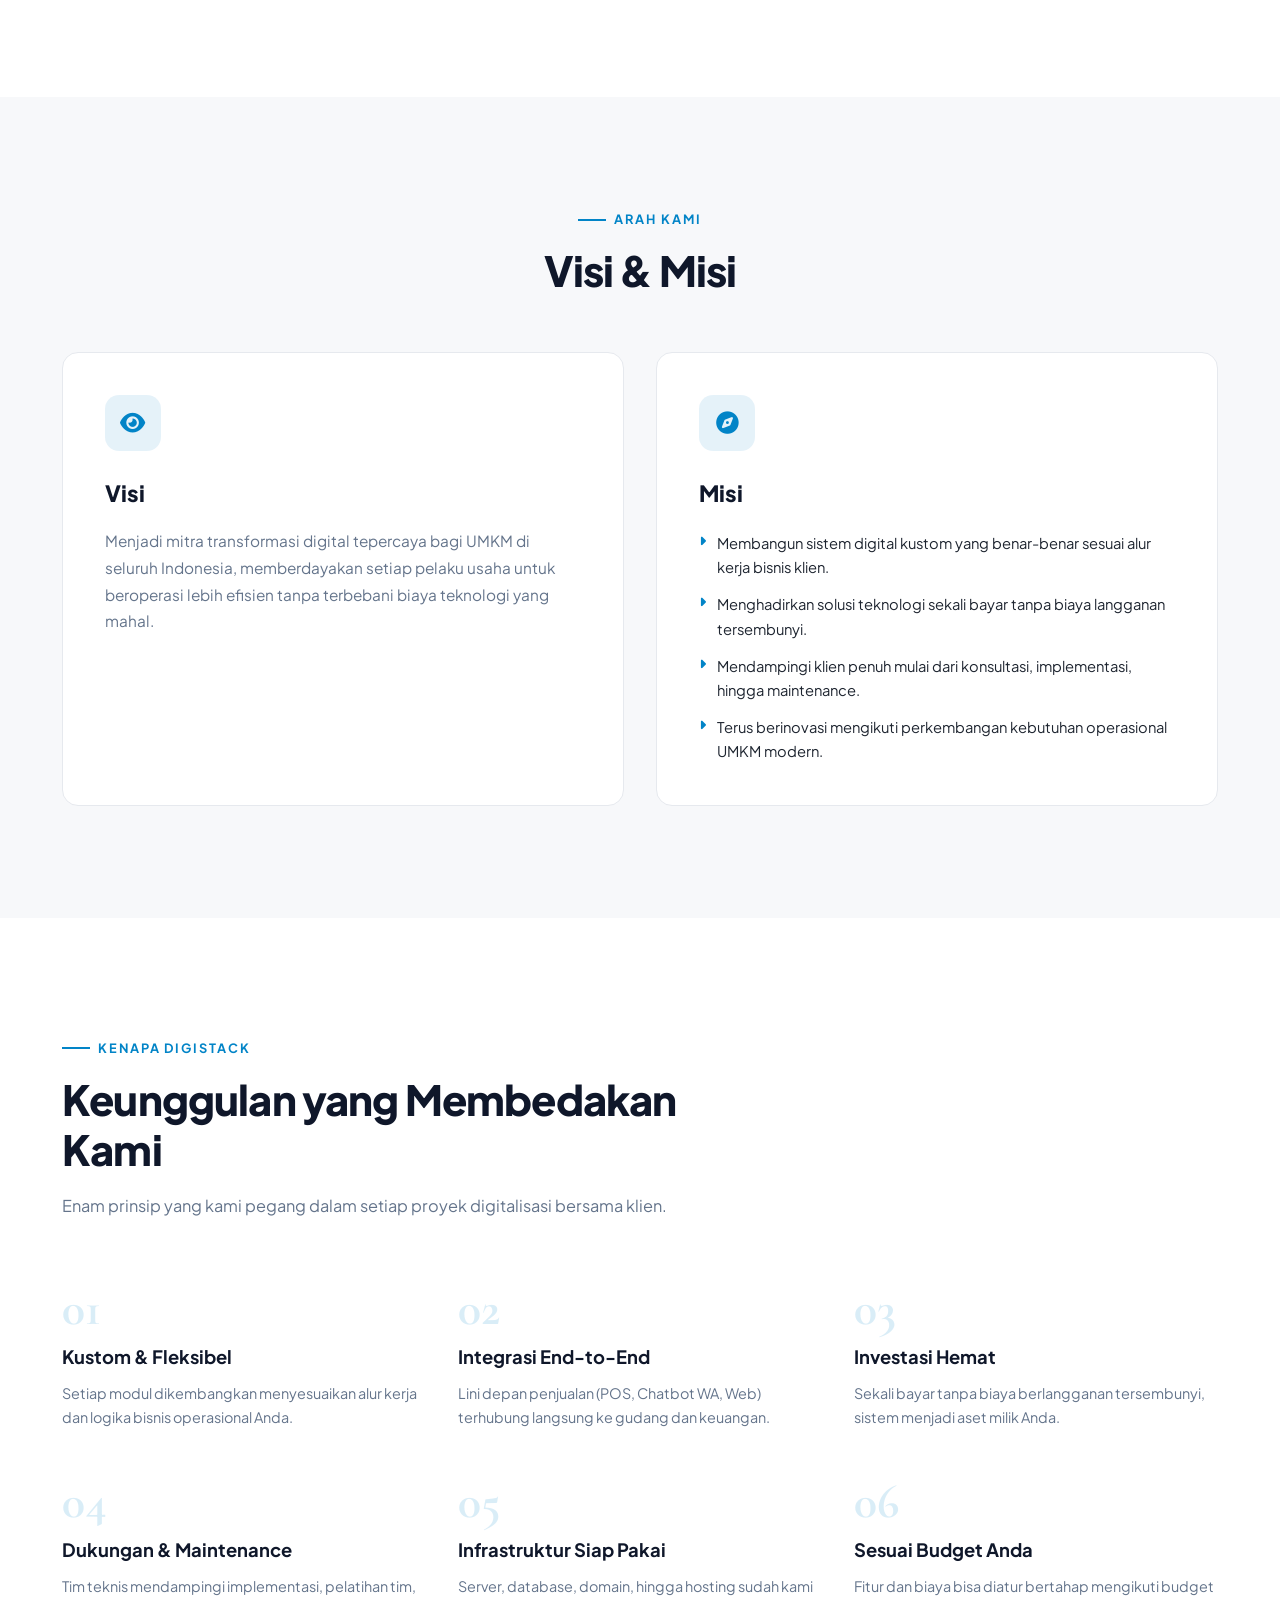
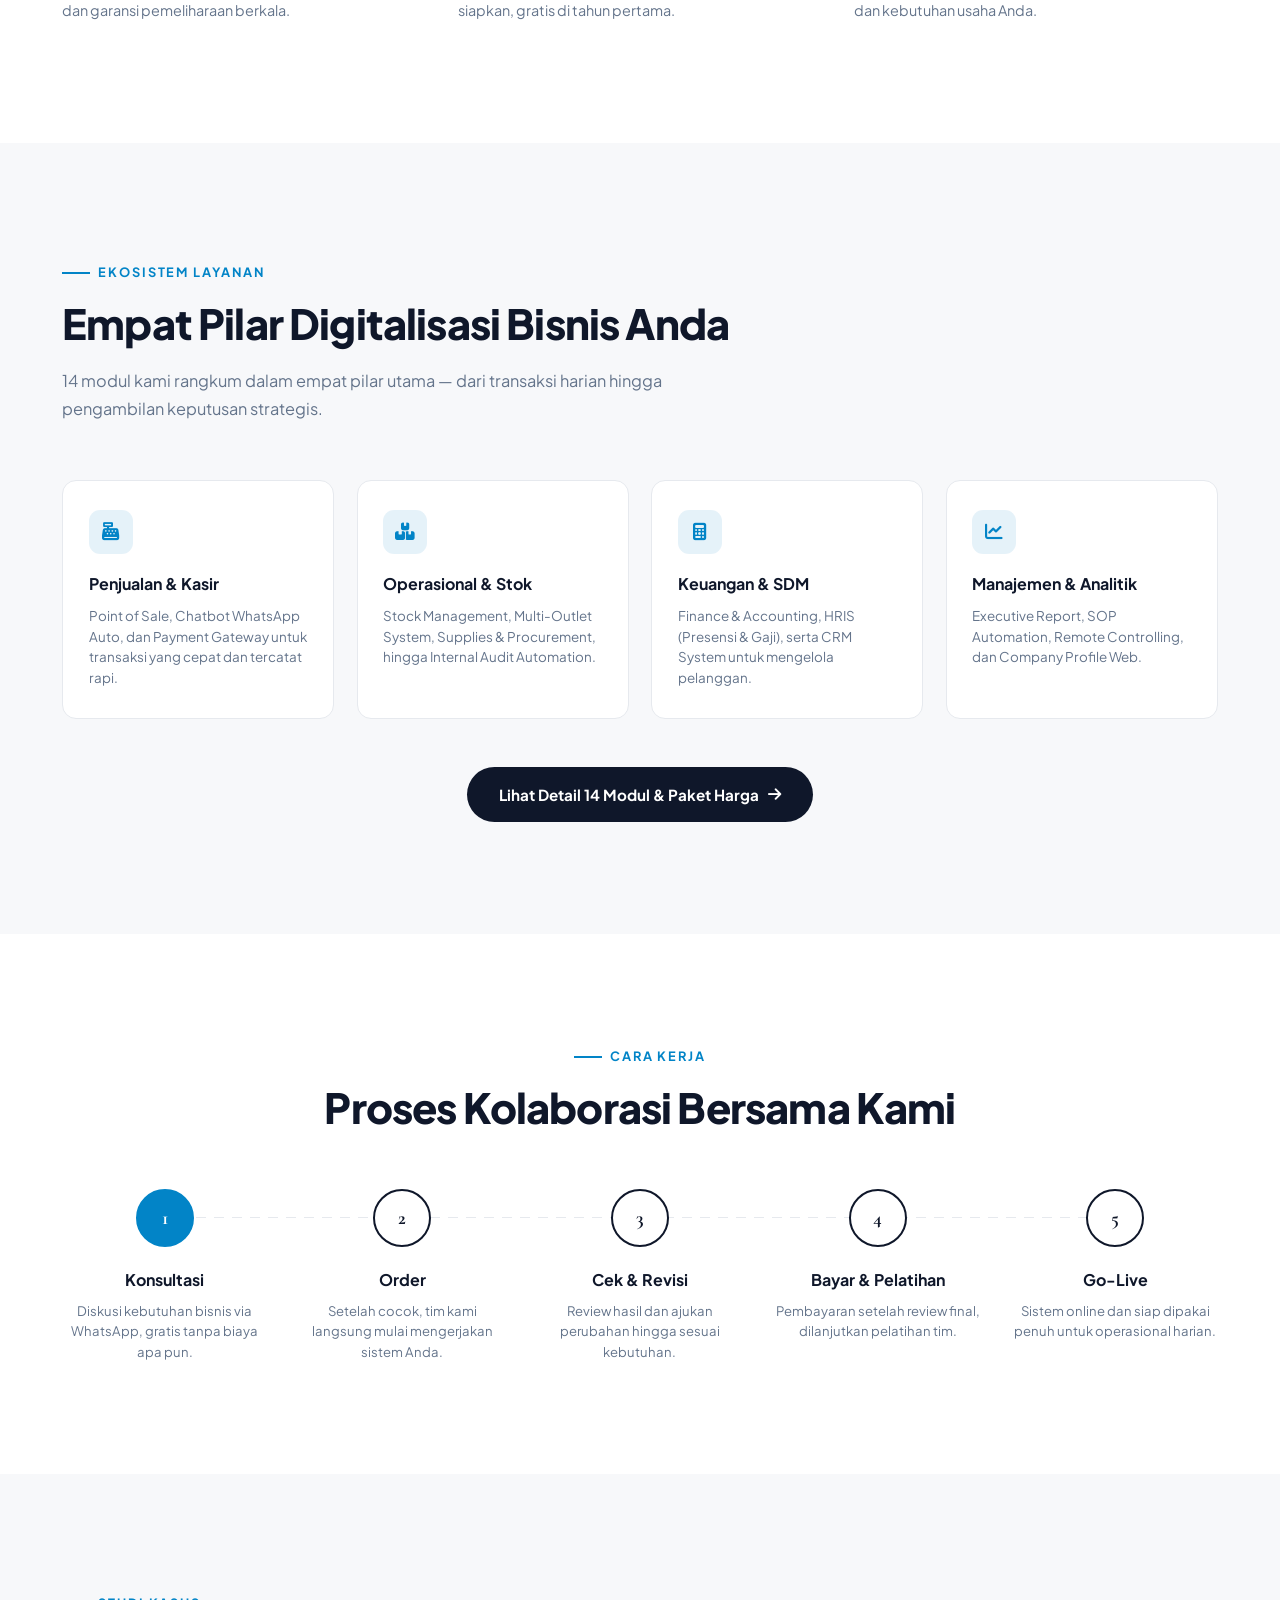
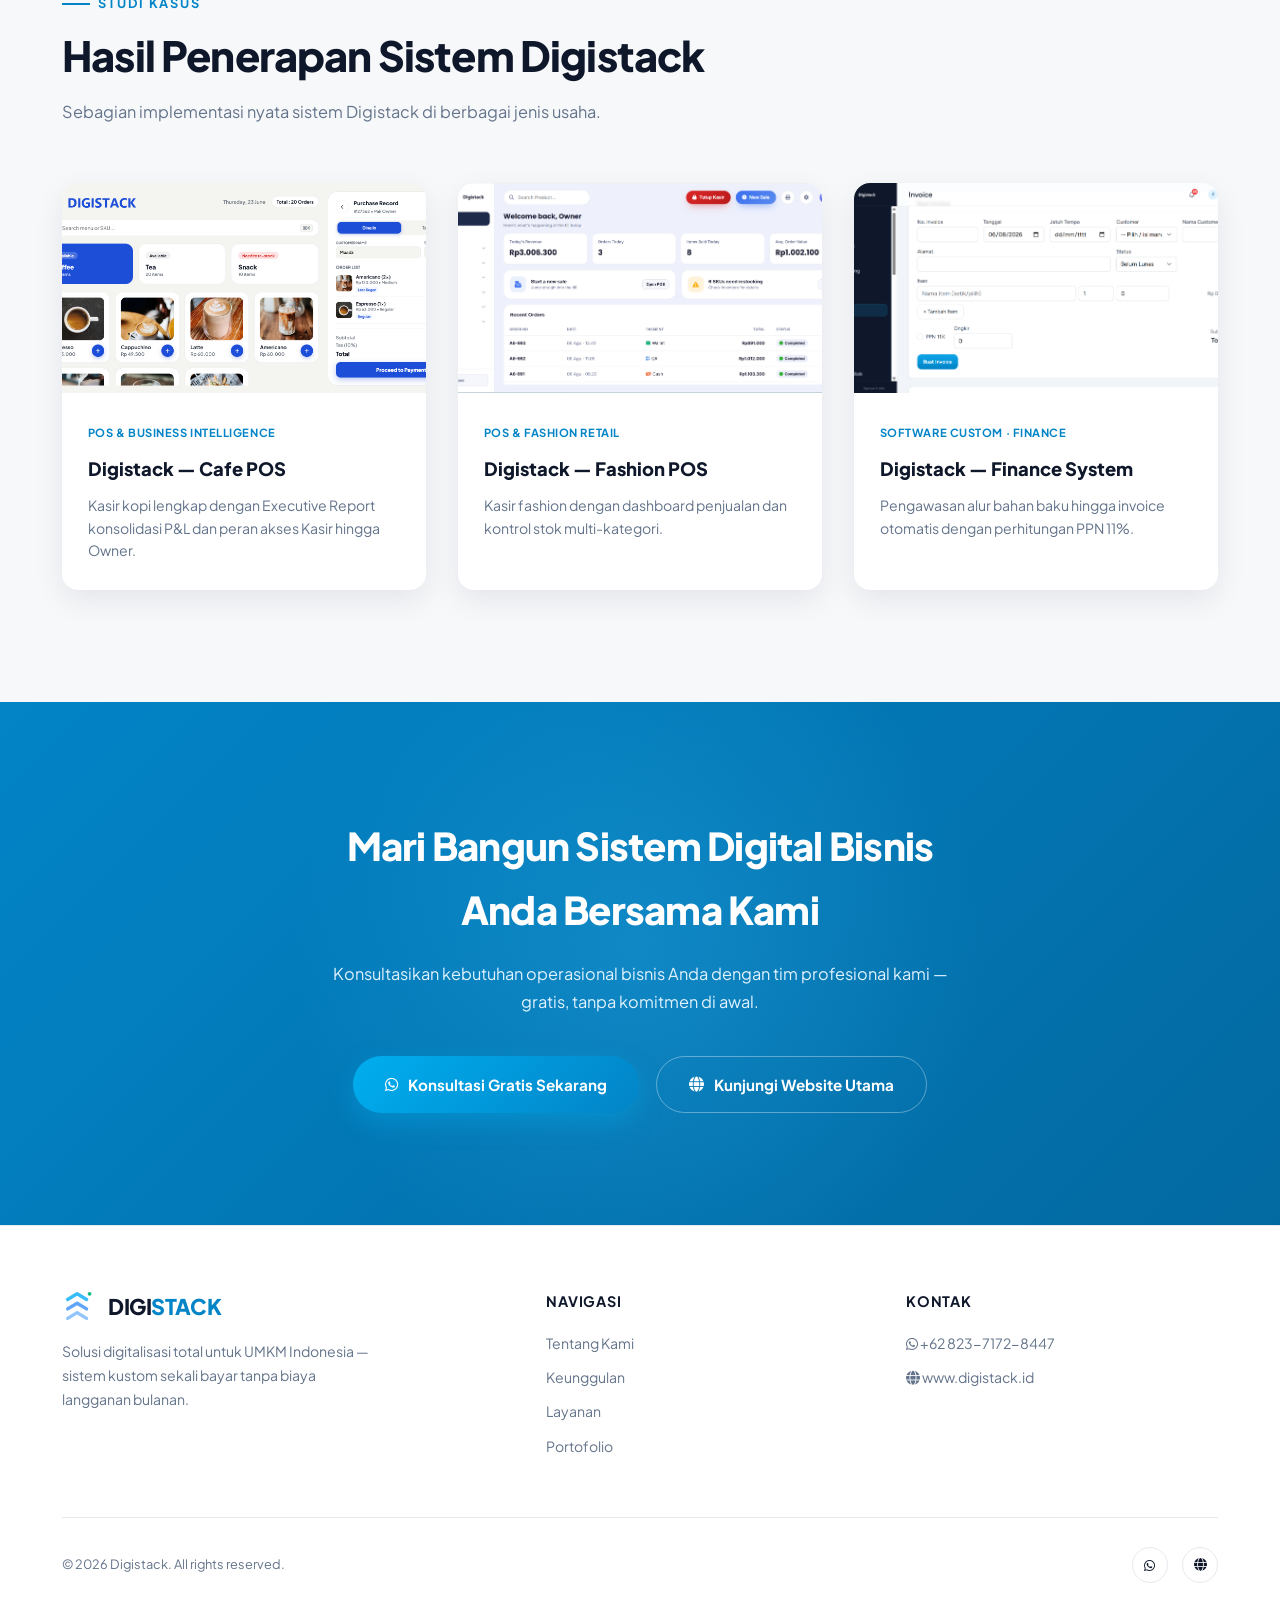
==== commit 2994e7ab: "Update WhatsApp contact number to 082371728447 Co-Authored-By: Claude Sonnet 5 <noreply@anthropic.co" ====
--- a/compro.html
+++ b/compro.html
@@ -252,7 +252,7 @@
                 <li><a href="#keunggulan">Keunggulan</a></li>
                 <li><a href="#layanan">Layanan</a></li>
                 <li><a href="#portofolio">Portofolio</a></li>
-                <li><a href="https://wa.me/6285730700286?text=Halo%20Digistack,%20saya%20ingin%20konsultasi%20sistem" target="_blank" rel="noopener noreferrer" class="btn btn-gold" style="padding: 0.6rem 1.4rem;"><i class="fa-brands fa-whatsapp"></i> Hubungi Kami</a></li>
+                <li><a href="https://wa.me/6282371728447?text=Halo%20Digistack,%20saya%20ingin%20konsultasi%20sistem" target="_blank" rel="noopener noreferrer" class="btn btn-gold" style="padding: 0.6rem 1.4rem;"><i class="fa-brands fa-whatsapp"></i> Hubungi Kami</a></li>
             </ul>
             <button class="nav-toggle" id="navToggle" aria-label="Buka menu navigasi"><i class="fa-solid fa-bars"></i></button>
         </div>
@@ -443,7 +443,7 @@
             <h2 class="cta-title">Mari Bangun Sistem Digital Bisnis Anda Bersama Kami</h2>
             <p class="cta-desc">Konsultasikan kebutuhan operasional bisnis Anda dengan tim profesional kami — gratis, tanpa komitmen di awal.</p>
             <div class="cta-actions">
-                <a href="https://wa.me/6285730700286?text=Halo%20Digistack,%20saya%20ingin%20konsultasi%20gratis%20sistem" target="_blank" rel="noopener noreferrer" class="btn btn-gold"><i class="fa-brands fa-whatsapp"></i> Konsultasi Gratis Sekarang</a>
+                <a href="https://wa.me/6282371728447?text=Halo%20Digistack,%20saya%20ingin%20konsultasi%20gratis%20sistem" target="_blank" rel="noopener noreferrer" class="btn btn-gold"><i class="fa-brands fa-whatsapp"></i> Konsultasi Gratis Sekarang</a>
                 <a href="index.html" class="btn btn-outline-light"><i class="fa-solid fa-globe"></i> Kunjungi Website Utama</a>
             </div>
         </div>
@@ -477,7 +477,7 @@
                 <div class="footer-col">
                     <h5>Kontak</h5>
                     <ul>
-                        <li><i class="fa-brands fa-whatsapp"></i> +62 857-3070-0286</li>
+                        <li><i class="fa-brands fa-whatsapp"></i> +62 823-7172-8447</li>
                         <li><i class="fa-solid fa-globe"></i> www.digistack.id</li>
                     </ul>
                 </div>
@@ -485,7 +485,7 @@
             <div class="footer-bottom">
                 <span>&copy; 2026 Digistack. All rights reserved.</span>
                 <div class="footer-socials">
-                    <a href="https://wa.me/6285730700286" target="_blank" rel="noopener noreferrer" aria-label="WhatsApp"><i class="fa-brands fa-whatsapp"></i></a>
+                    <a href="https://wa.me/6282371728447" target="_blank" rel="noopener noreferrer" aria-label="WhatsApp"><i class="fa-brands fa-whatsapp"></i></a>
                     <a href="index.html" aria-label="Website"><i class="fa-solid fa-globe"></i></a>
                 </div>
             </div>
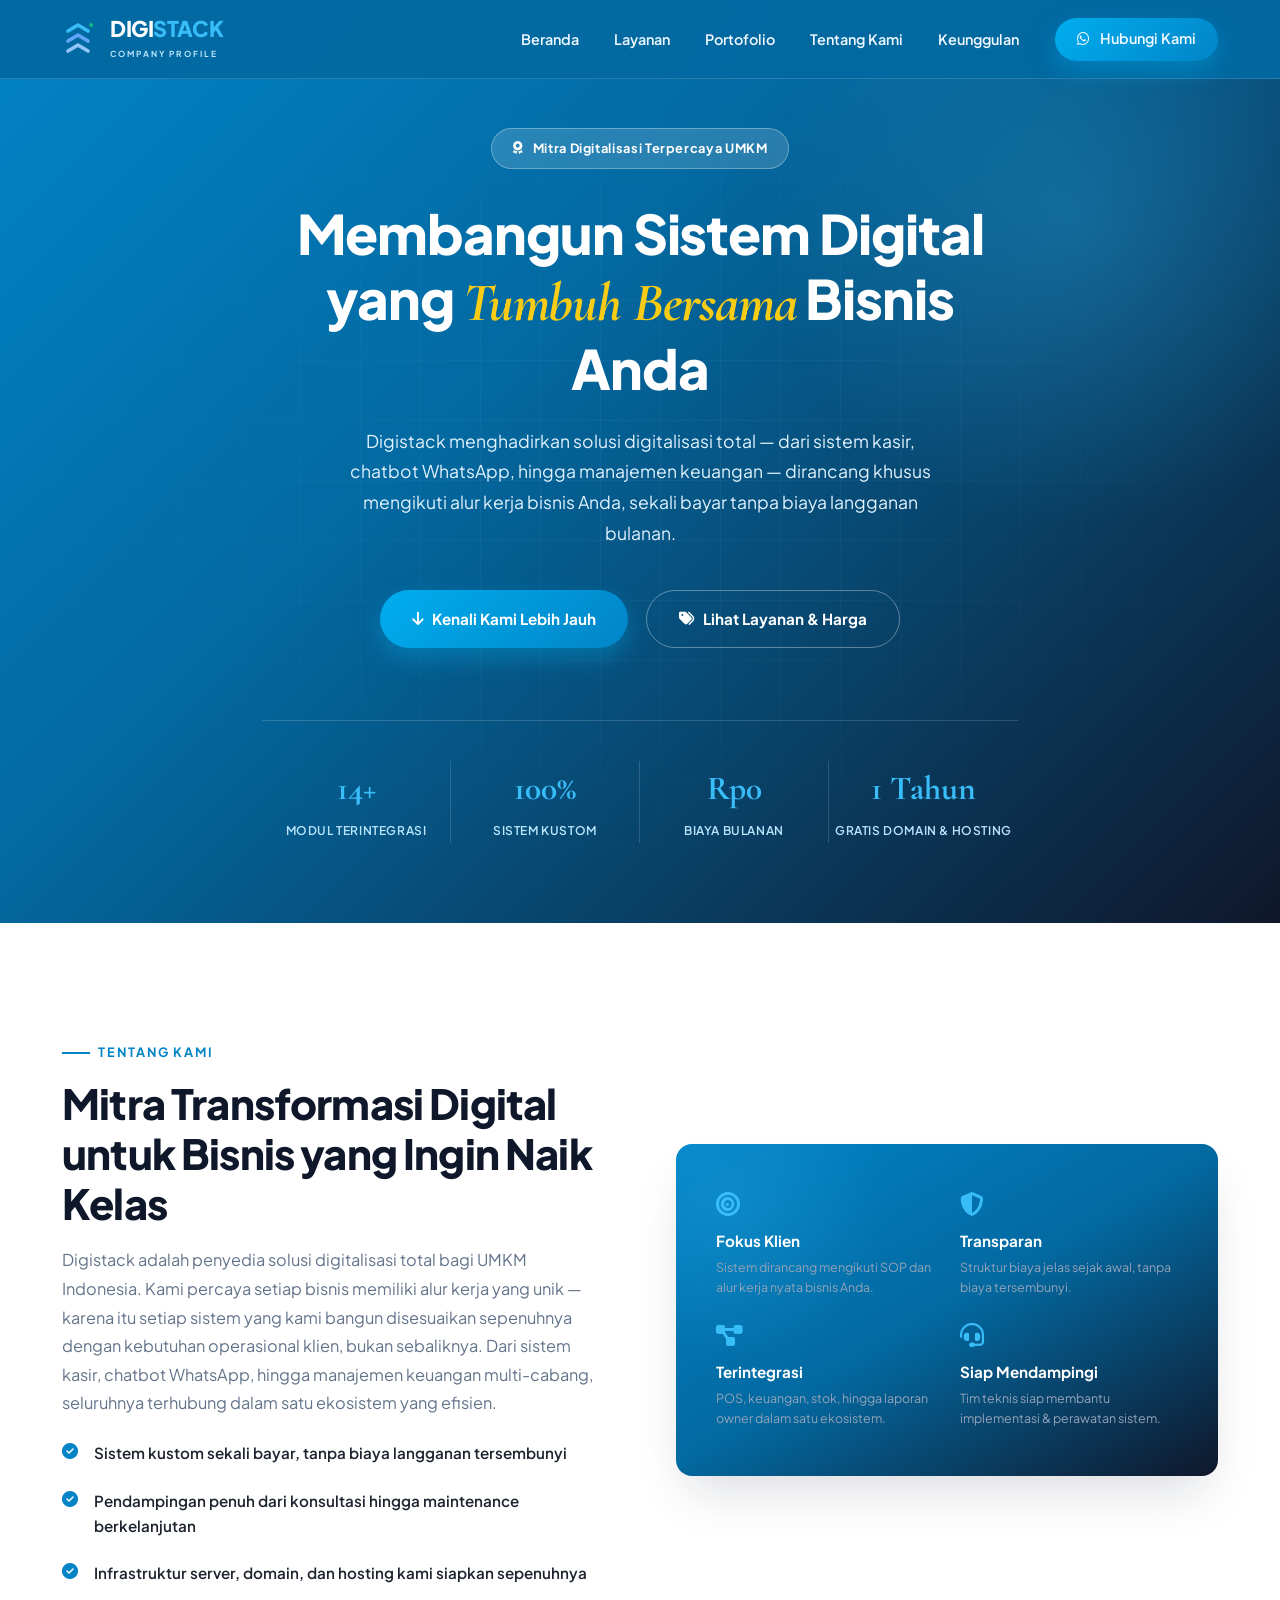
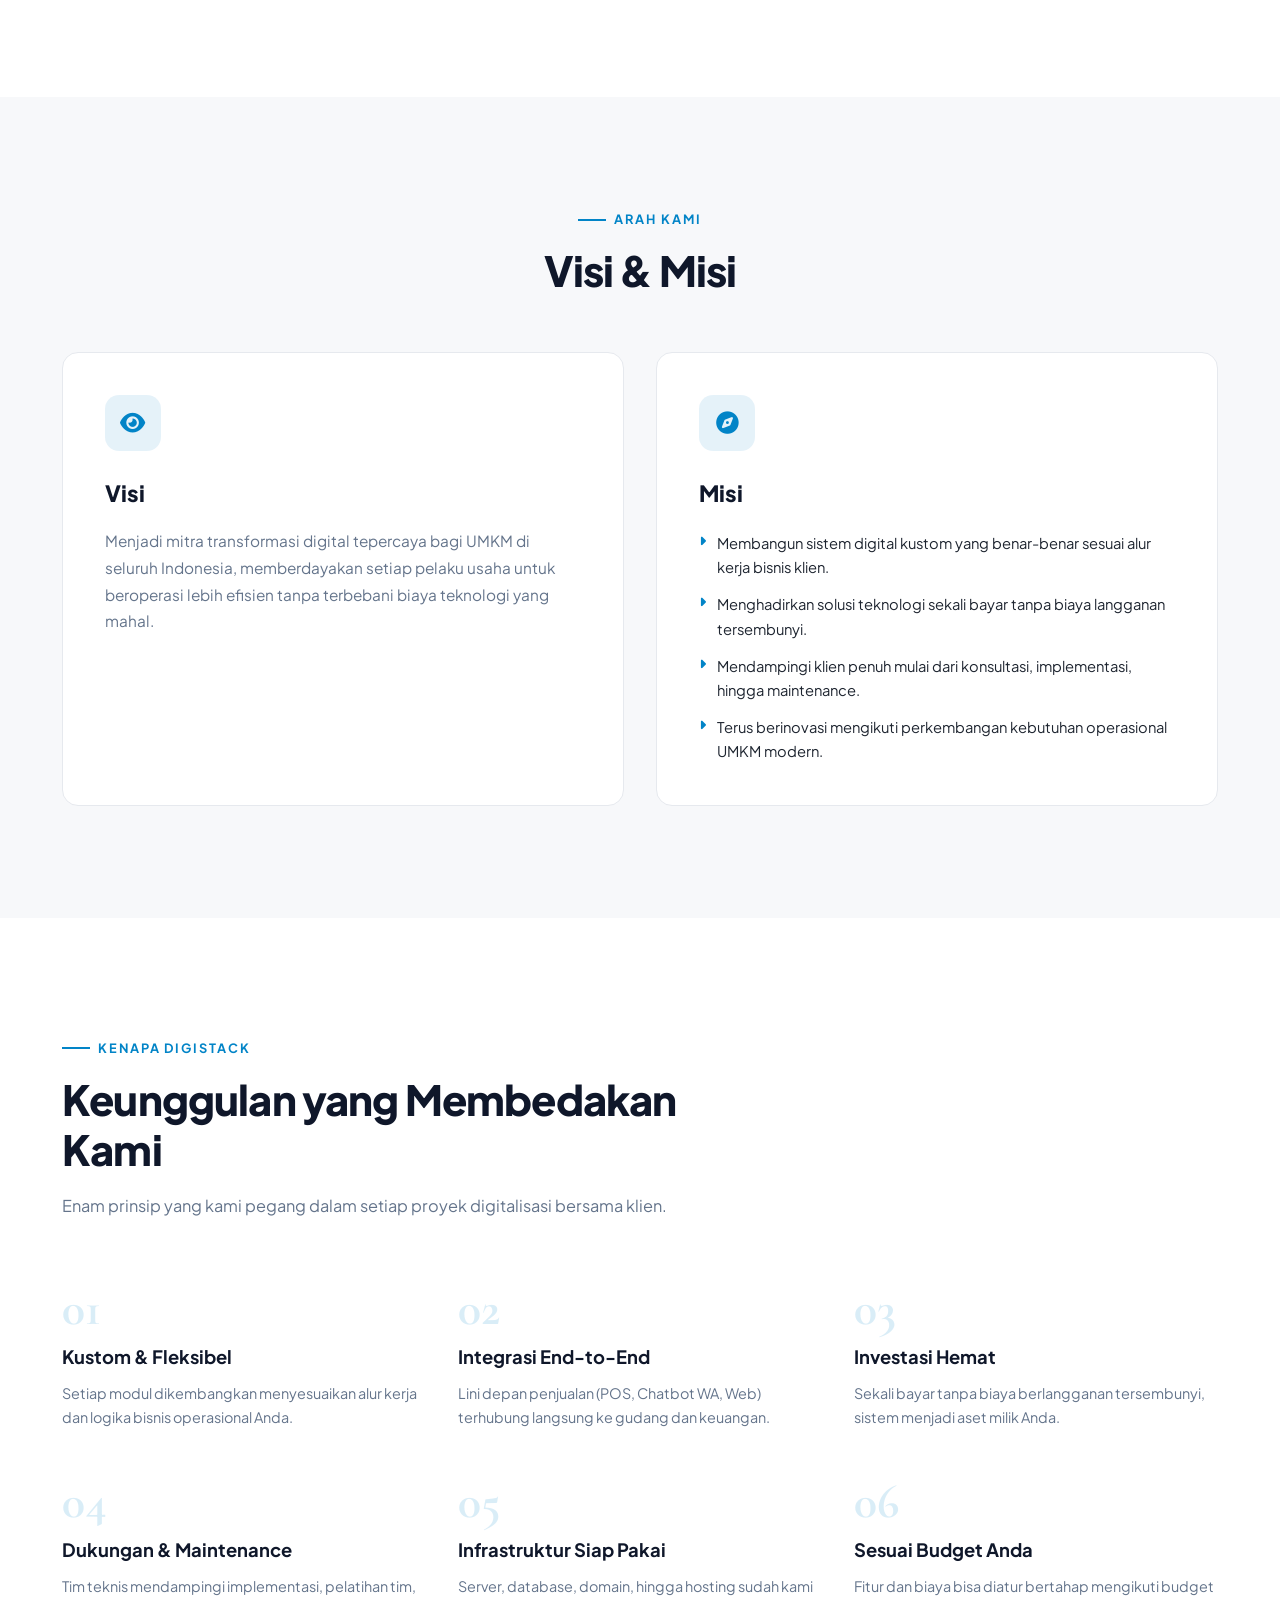
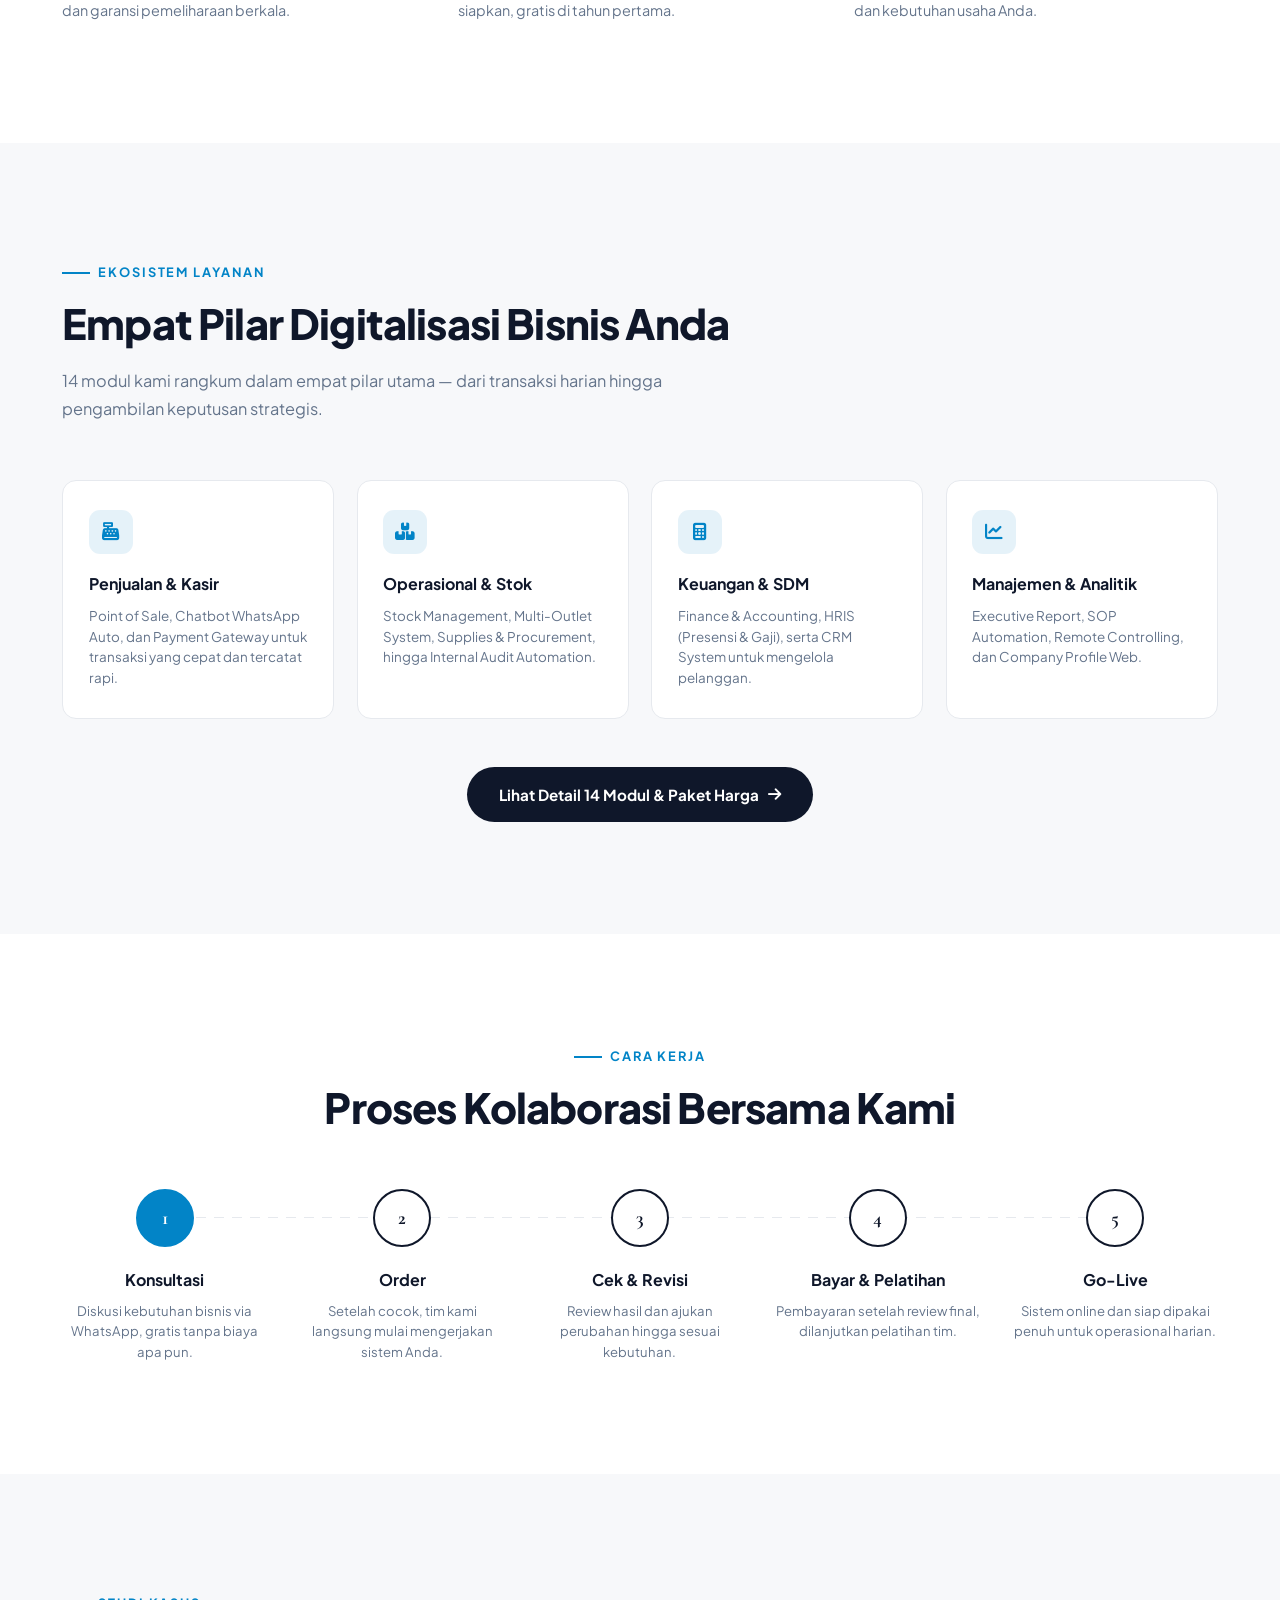
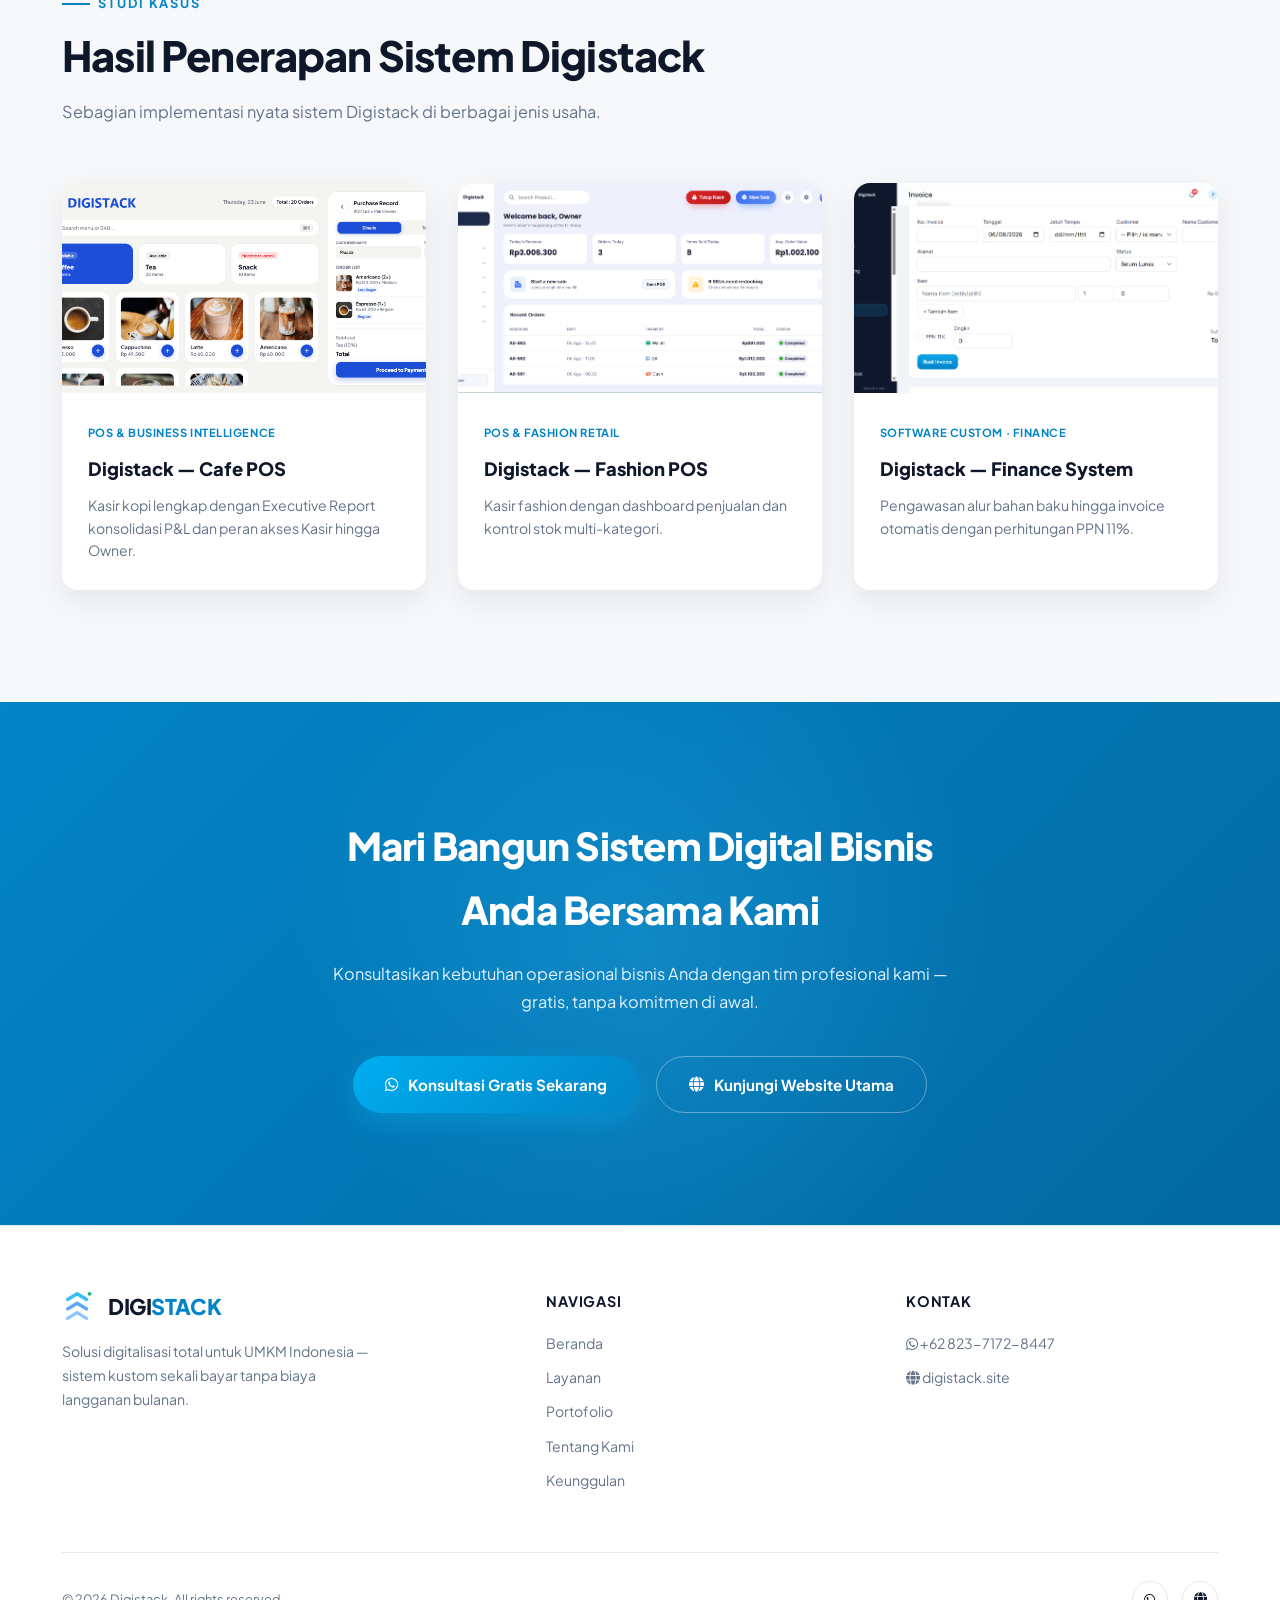
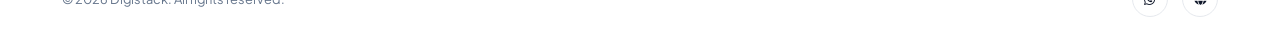
==== commit e73ef445: "Implementasi standar PRD SEO & Konversi Maksimal (arsitektur file, WebP, Schema JSON-LD, subhalaman," ====
--- a/compro.html
+++ b/compro.html
@@ -7,7 +7,51 @@
 
     <meta name="description" content="Digistack adalah penyedia solusi digitalisasi total untuk UMKM Indonesia — POS, Chatbot WhatsApp, Finance, Stock, CRM, hingga sistem kustom sekali bayar tanpa biaya langganan.">
     <meta name="author" content="Digistack">
+    <meta name="robots" content="index, follow">
+    <link rel="canonical" href="https://digistack.site/compro.html">
+
+    <!-- Open Graph -->
+    <meta property="og:type" content="website">
+    <meta property="og:site_name" content="Digistack">
+    <meta property="og:title" content="Digistack - Company Profile | Solusi Digitalisasi Total UMKM">
+    <meta property="og:description" content="Profil perusahaan Digistack - Penyedia solusi digitalisasi total & sistem kustom sekali bayar untuk UMKM Indonesia.">
+    <meta property="og:url" content="https://digistack.site/compro.html">
+    <meta property="og:image" content="https://digistack.site/assets/portfolio/cafepos-pos.png">
+    <meta property="og:locale" content="id_ID">
+
     <link rel="icon" type="image/svg+xml" href="data:image/svg+xml,%3Csvg xmlns='http://www.w3.org/2000/svg' viewBox='0 0 90 90'%3E%3Cpath d='M15 25 L40 10 L65 25' stroke='%230284c7' stroke-width='9' fill='none' stroke-linecap='round' stroke-linejoin='round'/%3E%3Cpath d='M15 50 L40 35 L65 50' stroke='%230284c7' stroke-width='9' fill='none' stroke-linecap='round' stroke-linejoin='round'/%3E%3Cpath d='M15 75 L40 60 L65 75' stroke='%230284c7' stroke-width='9' fill='none' stroke-linecap='round' stroke-linejoin='round'/%3E%3C/svg%3E">
+
+    <!-- STRUCTURED DATA: SCHEMA.ORG JSON-LD -->
+    <script type="application/ld+json">
+    {
+      "@context": "https://schema.org",
+      "@graph": [
+        {
+          "@type": "BreadcrumbList",
+          "itemListElement": [
+            {
+              "@type": "ListItem",
+              "position": 1,
+              "name": "Beranda",
+              "item": "https://digistack.site/"
+            },
+            {
+              "@type": "ListItem",
+              "position": 2,
+              "name": "Company Profile",
+              "item": "https://digistack.site/compro.html"
+            }
+          ]
+        },
+        {
+          "@type": "Organization",
+          "name": "Digistack",
+          "url": "https://digistack.site/",
+          "description": "Penyedia solusi digitalisasi total untuk UMKM Indonesia."
+        }
+      ]
+    }
+    </script>
 
     <link rel="preconnect" href="https://fonts.googleapis.com">
     <link rel="preconnect" href="https://fonts.gstatic.com" crossorigin>
@@ -247,12 +291,12 @@
                 </div>
             </a>
             <ul class="nav-links" id="navLinks">
-                <li><a href="#beranda">Beranda</a></li>
+                <li><a href="index.html">Beranda</a></li>
+                <li><a href="layanan.html">Layanan</a></li>
+                <li><a href="galeri.html">Portofolio</a></li>
                 <li><a href="#tentang">Tentang Kami</a></li>
                 <li><a href="#keunggulan">Keunggulan</a></li>
-                <li><a href="#layanan">Layanan</a></li>
-                <li><a href="#portofolio">Portofolio</a></li>
-                <li><a href="https://wa.me/6282371728447?text=Halo%20Digistack,%20saya%20ingin%20konsultasi%20sistem" target="_blank" rel="noopener noreferrer" class="btn btn-gold" style="padding: 0.6rem 1.4rem;"><i class="fa-brands fa-whatsapp"></i> Hubungi Kami</a></li>
+                <li><a href="https://wa.me/6282371728447" class="btn btn-gold js-wa-link" data-service="Company Profile Hubungi Kami" style="padding: 0.6rem 1.4rem;"><i class="fa-brands fa-whatsapp"></i> Hubungi Kami</a></li>
             </ul>
             <button class="nav-toggle" id="navToggle" aria-label="Buka menu navigasi"><i class="fa-solid fa-bars"></i></button>
         </div>
@@ -443,7 +487,7 @@
             <h2 class="cta-title">Mari Bangun Sistem Digital Bisnis Anda Bersama Kami</h2>
             <p class="cta-desc">Konsultasikan kebutuhan operasional bisnis Anda dengan tim profesional kami — gratis, tanpa komitmen di awal.</p>
             <div class="cta-actions">
-                <a href="https://wa.me/6282371728447?text=Halo%20Digistack,%20saya%20ingin%20konsultasi%20gratis%20sistem" target="_blank" rel="noopener noreferrer" class="btn btn-gold"><i class="fa-brands fa-whatsapp"></i> Konsultasi Gratis Sekarang</a>
+                <a href="https://wa.me/6282371728447" class="btn btn-gold js-wa-link" data-service="Company Profile CTA Bawah"><i class="fa-brands fa-whatsapp"></i> Konsultasi Gratis Sekarang</a>
                 <a href="index.html" class="btn btn-outline-light"><i class="fa-solid fa-globe"></i> Kunjungi Website Utama</a>
             </div>
         </div>
@@ -468,17 +512,18 @@
                 <div class="footer-col">
                     <h5>Navigasi</h5>
                     <ul>
+                        <li><a href="index.html">Beranda</a></li>
+                        <li><a href="layanan.html">Layanan</a></li>
+                        <li><a href="galeri.html">Portofolio</a></li>
                         <li><a href="#tentang">Tentang Kami</a></li>
                         <li><a href="#keunggulan">Keunggulan</a></li>
-                        <li><a href="#layanan">Layanan</a></li>
-                        <li><a href="#portofolio">Portofolio</a></li>
                     </ul>
                 </div>
                 <div class="footer-col">
                     <h5>Kontak</h5>
                     <ul>
                         <li><i class="fa-brands fa-whatsapp"></i> +62 823-7172-8447</li>
-                        <li><i class="fa-solid fa-globe"></i> www.digistack.id</li>
+                        <li><i class="fa-solid fa-globe"></i> digistack.site</li>
                     </ul>
                 </div>
             </div>
@@ -506,5 +551,7 @@
             });
         });
     </script>
+    <!-- CONFIG & TRACKING SCRIPT -->
+    <script src="assets/js/main.js"></script>
 </body>
 </html>
